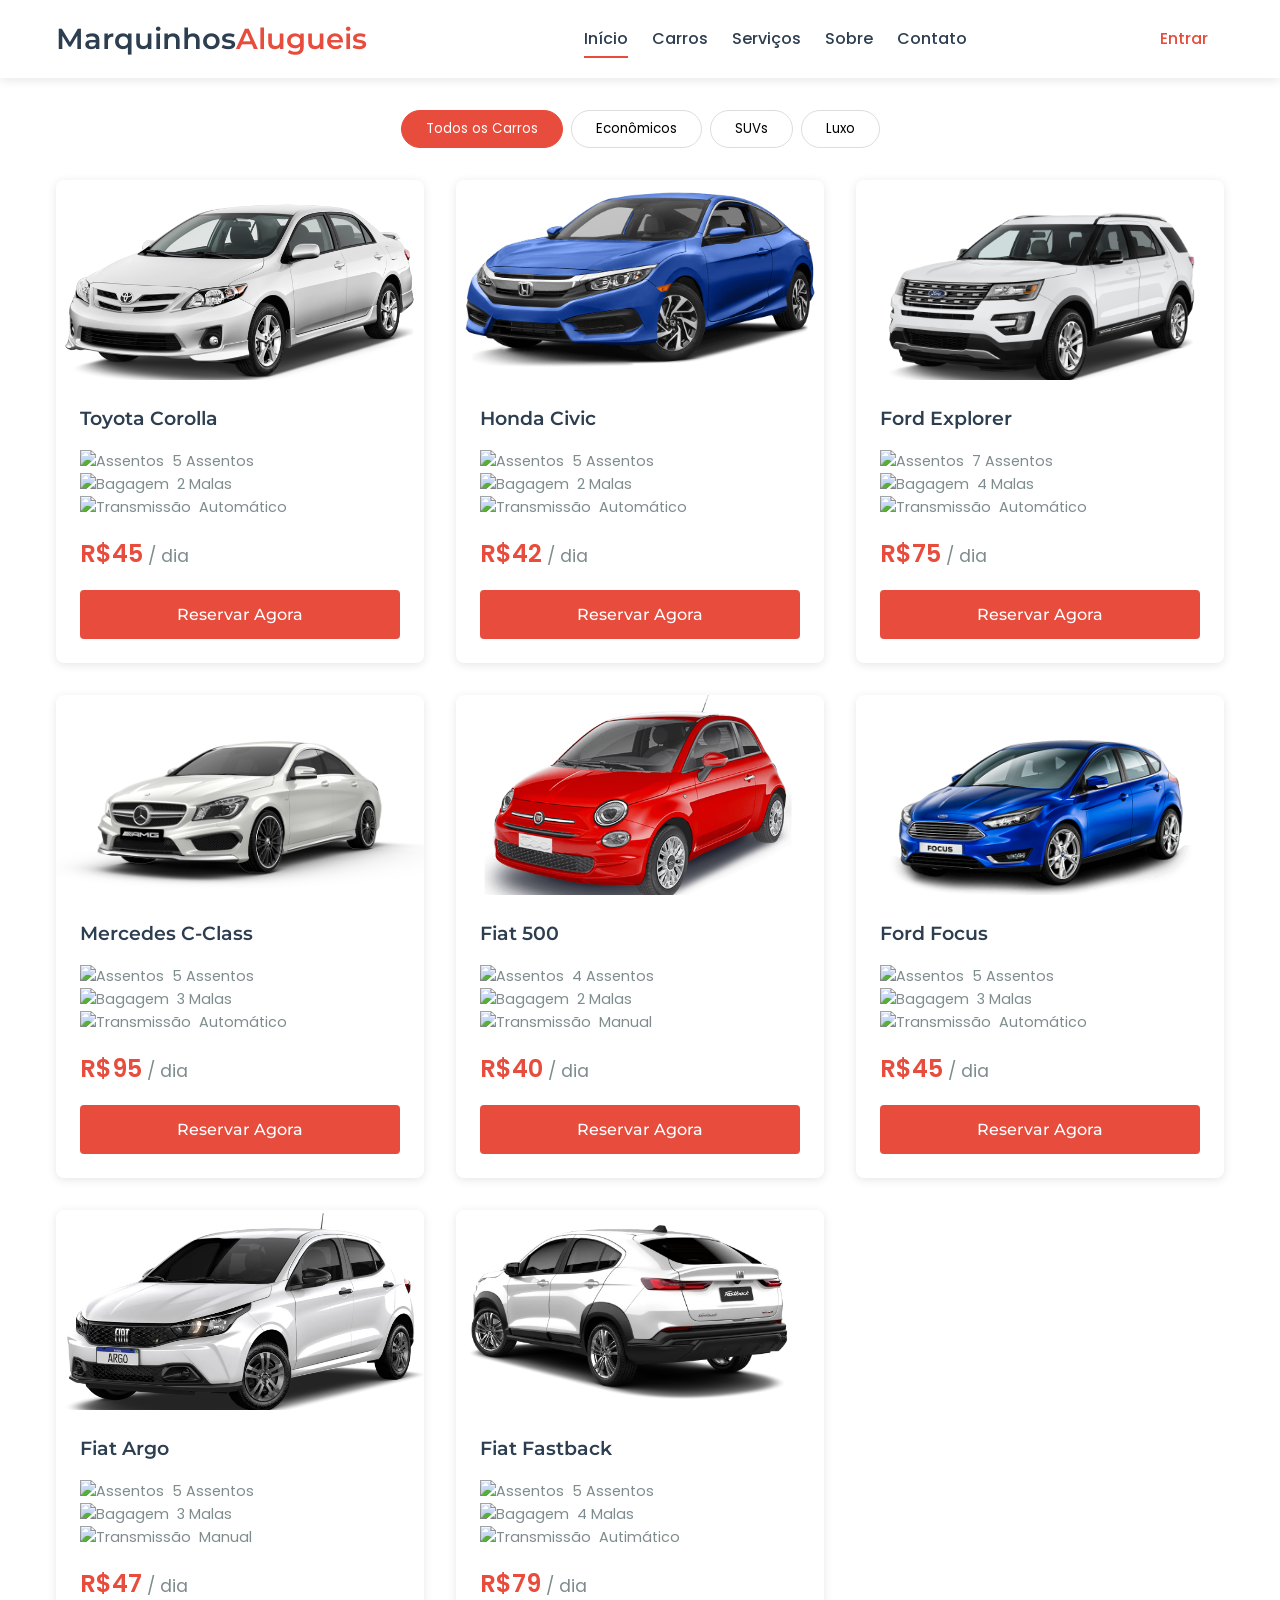
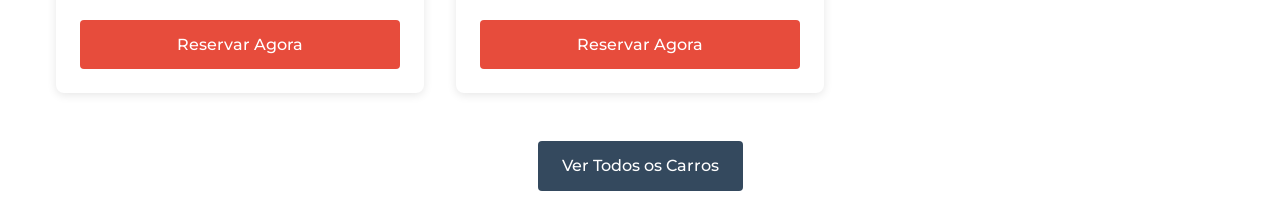
==== carros.html @ 574d443f "corrigidos alguns alts" ====
<!DOCTYPE html>
<html lang="pt-br">
<head>
    <meta charset="UTF-8">
    <meta name="viewport" content="width=device-width, initial-scale=1.0">
    <title>Marquinhos Alugueis - Serviço de Aluguel de Carros</title>
    <link rel="stylesheet" href="css/style.css">
    <link rel="preconnect" href="https://fonts.googleapis.com">
    <link rel="preconnect" href="https://fonts.gstatic.com" crossorigin>
    <link href="https://fonts.googleapis.com/css2?family=Montserrat:wght@400;500;600;700&family=Poppins:wght@300;400;500;600;700&display=swap" rel="stylesheet">
    <link rel="icon" type="image/png" href="img/favicon.png">
    <link rel="stylesheet" href="https://cdnjs.cloudflare.com/ajax/libs/font-awesome/6.7.2/css/all.min.css"><!--Adicionei, para colocar as imagens de redes sociais e email.-->

    <!-- Script que busca o cabeçalho comum para todo o site -->
    <script>
        fetch('header.html')
            .then(res => res.text())
            .then(data => {
                document.getElementById("header-placeholder").innerHTML = data;
                });
    </script>
    <script src="script.js" defer></script>
</head>

<body>
    <div id="header-placeholder"></div>
    
    <!-- TODO: encontrar ícones de "assentos", "bagagem", e "transmissão" para colocar na infor do carro -->
    <section id="todos-carros" class="section-carro">
        <div class="container">
            <div class="filtros-carro">
                <button class="filtro-botao active" data-filter="todos">Todos os Carros</button>
                <button class="filtro-botao" data-filter="economico">Econômicos</button>
                <button class="filtro-botao" data-filter="suv">SUVs</button>
                <button class="filtro-botao" data-filter="Luxo">Luxo</button>
            </div>

            <div class="grid-carro"> <!-- TODO: substituir os placeholders por ícones de assentos, bagagem, e transmissão -->
                <article class="cartao-carro">
                    <div class="imagem-carro">
                        <img src="/img/corolla.png" alt="Toyota Corolla">
                    </div>
                    <div class="detalhes-carro">
                        <h3>Toyota Corolla</h3>
                        <div class="caracteristicas-carro">
                            <span><img src="/placeholder.svg?height=20&width=20" alt="Assentos"> 5 Assentos</span>
                            <span><img src="/placeholder.svg?height=20&width=20" alt="Bagagem"> 2 Malas</span>
                            <span><img src="/placeholder.svg?height=20&width=20" alt="Transmissão"> Automático</span>
                        </div>
                        <div class="preco-carro">
                            <span class="preco">R$45</span> / dia
                        </div>
                        <a href="#reserva" class="botao botao-primario botao-full spoof">Reservar Agora</a>
                    </div>
                </article>
                <article class="cartao-carro">
                    <div class="imagem-carro">
                        <img src="/img/civic.png" alt="Honda Civic">
                    </div>
                    <div class="detalhes-carro">
                        <h3>Honda Civic</h3>
                        <div class="caracteristicas-carro">
                            <span><img src="/placeholder.svg?height=20&width=20" alt="Assentos"> 5 Assentos</span>
                            <span><img src="/placeholder.svg?height=20&width=20" alt="Bagagem"> 2 Malas</span>
                            <span><img src="/placeholder.svg?height=20&width=20" alt="Transmissão"> Automático</span>
                        </div>
                        <div class="preco-carro">
                            <span class="preco">R$42</span> / dia
                        </div>
                        <a href="#reserva" class="botao botao-primario botao-full spoof">Reservar Agora</a>
                    </div>
                </article>
                <article class="cartao-carro">
                    <div class="imagem-carro">
                        <img src="/img/ford.png" alt="Ford Explorer">
                    </div>
                    <div class="detalhes-carro">
                        <h3>Ford Explorer</h3>
                        <div class="caracteristicas-carro">
                            <span><img src="/placeholder.svg?height=20&width=20" alt="Assentos"> 7 Assentos</span>
                            <span><img src="/placeholder.svg?height=20&width=20" alt="Bagagem"> 4 Malas</span>
                            <span><img src="/placeholder.svg?height=20&width=20" alt="Transmissão"> Automático</span>
                        </div>
                        <div class="preco-carro">
                            <span class="preco">R$75</span> / dia
                        </div>
                        <a href="#reserva" class="botao botao-primario botao-full spoof">Reservar Agora</a>
                    </div>
                </article>
                <article class="cartao-carro">
                    <div class="imagem-carro">
                        <img src="/img/mercedes.png" alt="Mercedes C-Class">
                    </div>
                    <div class="detalhes-carro">
                        <h3>Mercedes C-Class</h3>
                        <div class="caracteristicas-carro">
                            <span><img src="/placeholder.svg?height=20&width=20" alt="Assentos"> 5 Assentos</span>
                            <span><img src="/placeholder.svg?height=20&width=20" alt="Bagagem"> 3 Malas</span>
                            <span><img src="/placeholder.svg?height=20&width=20" alt="Transmissão"> Automático</span>
                        </div>
                        <div class="preco-carro">
                            <span class="preco">R$95</span> / dia
                        </div>
                        <a href="#reserva" class="botao botao-primario botao-full spoof">Reservar Agora</a>
                    </div>
                </article>
                <article class="cartao-carro">
                    <div class="imagem-carro">
                        <img src="/img/fiat-500.png" alt="Fiat 500">
                    </div>
                    <div class="detalhes-carro">
                        <h3>Fiat 500</h3>
                        <div class="caracteristicas-carro">
                            <span><img src="/placeholder.svg?height=20&width=20" alt="Assentos"> 4 Assentos</span>
                            <span><img src="/placeholder.svg?height=20&width=20" alt="Bagagem"> 2 Malas</span>
                            <span><img src="/placeholder.svg?height=20&width=20" alt="Transmissão"> Manual</span>
                        </div>
                        <div class="preco-carro">
                            <span class="preco">R$40</span> / dia
                        </div>
                        <a href="#reserva" class="botao botao-primario botao-full spoof">Reservar Agora</a>
                    </div>
                </article>
                <article class="cartao-carro">
                    <div class="imagem-carro">
                        <img src="/img/ford-focus.png" alt="Ford Focus">
                    </div>
                    <div class="detalhes-carro">
                        <h3>Ford Focus</h3>
                        <div class="caracteristicas-carro">
                            <span><img src="/placeholder.svg?height=20&width=20" alt="Assentos"> 5 Assentos</span>
                            <span><img src="/placeholder.svg?height=20&width=20" alt="Bagagem"> 3 Malas</span>
                            <span><img src="/placeholder.svg?height=20&width=20" alt="Transmissão"> Automático</span>
                        </div>
                        <div class="preco-carro">
                            <span class="preco">R$45</span> / dia
                        </div>
                        <a href="#reserva" class="botao botao-primario botao-full spoof">Reservar Agora</a>
                    </div>
                </article>
                <article class="cartao-carro">
                    <div class="imagem-carro">
                        <img src="/img/argo.png" alt="Fiat Argo">
                    </div>
                    <div class="detalhes-carro">
                        <h3>Fiat Argo</h3>
                        <div class="caracteristicas-carro">
                            <span><img src="/placeholder.svg?height=20&width=20" alt="Assentos"> 5 Assentos</span>
                            <span><img src="/placeholder.svg?height=20&width=20" alt="Bagagem"> 3 Malas</span>
                            <span><img src="/placeholder.svg?height=20&width=20" alt="Transmissão"> Manual</span>
                        </div>
                        <div class="preco-carro">
                            <span class="preco">R$47</span> / dia
                        </div>
                        <a href="#reserva" class="botao botao-primario botao-full spoof">Reservar Agora</a>
                    </div>
                </article>
                <article class="cartao-carro">
                    <div class="imagem-carro">
                        <img src="/img/fastback.png" alt="Fiat Fastback">
                    </div>
                    <div class="detalhes-carro">
                        <h3>Fiat Fastback</h3>
                        <div class="caracteristicas-carro">
                            <span><img src="/placeholder.svg?height=20&width=20" alt="Assentos"> 5 Assentos</span>
                            <span><img src="/placeholder.svg?height=20&width=20" alt="Bagagem"> 4 Malas</span>
                            <span><img src="/placeholder.svg?height=20&width=20" alt="Transmissão"> Autimático</span>
                        </div>
                        <div class="preco-carro">
                            <span class="preco">R$79</span> / dia
                        </div>
                        <a href="#reserva" class="botao botao-primario botao-full spoof">Reservar Agora</a>
                    </div>
                </article>
            </div>


            <div class="veja-mais">
                <a href="carros.html" class="botao botao-secundario">Ver Todos os Carros</a>
            </div>
        </div>
    </section>
    <!-- TODO: transferir o conteúdo da página carros para esta página. -->
</body>
---- css/style.css ----
/* Root padrão que aprendemos */
:root {
    --primary-color: #e74c3c;
    --secondary-color: #34495e;
    --accent-color: #f39c12;
    --light-color: #ecf0f1;
    --dark-color: #2c3e50;
    --text-color: #333333;
    --text-light: #7f8c8d;
    --border-color: #ddd;
    --shadow: 0 2px 10px rgba(0, 0, 0, 0.1);
    --transition: all 0.3s ease;
  }
  
  /* Fonte que usei */
  @import url("https://fonts.googleapis.com/css2?family=Montserrat:wght@400;500;600;700&family=Poppins:wght@300;400;500;600;700&display=swap");
  
  /* Só a quebra de padrão básico pra num bugar na hora de ajeitar */
  * {
    margin: 0;
    padding: 0;
    box-sizing: border-box;
  }
  
  body {
    font-family: "Poppins", sans-serif;
    color: var(--text-color);
    line-height: 1.6;
    background-color: #fff;
  }
  
  h1,
  h2,
  h3,
  h4,
  h5,
  h6 {
    font-family: "Montserrat", sans-serif;
    font-weight: 600;
    margin-bottom: 1rem;
    color: var(--dark-color);
  }
  
  p {
    margin-bottom: 1rem;
  }
  
  a {
    text-decoration: none;
    color: var(--primary-color);
    transition: var(--transition);
  }
  
  a:hover {
    color: var(--accent-color);
  }
  
  ul,
  ol {
    list-style: none;
    padding-left: 1rem;
  }
  
  img {
    max-width: 100%;
    height: auto;
  }

  .container {
    justify-content: center;
    width: 100%;
    max-width: 1200px;
    margin: 0 auto;
    padding: 0 1rem;
  }
  
  /* Botões */
  .botao {
    display: inline-block;
    padding: 0.75rem 1.5rem;
    border-radius: 4px;
    font-weight: 500;
    text-align: center;
    cursor: pointer;
    transition: var(--transition);
    border: none;
    font-family: "Montserrat", sans-serif;
  }
  
  .botao-primario {
    background-color: var(--primary-color);
    color: white;
  }
  
  .botao-primario:hover {
    background-color: #c0392b;
    color: white;
  }
  
  .botao-secundario {
    background-color: var(--secondary-color);
    color: white;
  }
  
  .botao-secundario:hover {
    background-color: #2c3e50;
    color: white;
  }
  
  .botao-full {
    width: 100%;
    display: block;
  }
  
  /* Estilos de Seção */
  .section-header {
    text-align: center;
    margin-bottom: 3rem;
  }
  
  .section-header h2 {
    font-size: 2.5rem;
    margin-bottom: 0.5rem;
    position: relative;
    display: inline-block;
  }
  
  .section-header h2::after {
    content: "";
    position: absolute;
    bottom: -10px;
    left: 50%;
    transform: translateX(-50%);
    width: 50px;
    height: 3px;
    background-color: var(--primary-color);
  }
  
  .section-header p {
    color: var(--text-light);
    font-size: 1.1rem;
  }
  
  /* Cabeçalho e Nav */
  .header {
    background-color: white;
    box-shadow: var(--shadow);
    position: sticky;
    top: 0;
    z-index: 1000;
    padding: 1rem 0;
  }
  
  .header .container {
    display: flex;
    justify-content: space-between;
    align-items: center;
  }
  
  .logo h1 {
    font-size: 1.8rem;
    margin-bottom: 0;
  }
  
  .logo span {
    color: var(--primary-color);
  }
  
  .main-nav ul {
    display: flex;
    padding: 0;
  }
  
  .main-nav li {
    margin-left: 1.5rem;
  }
  
  .main-nav a {
    color: var(--dark-color);
    font-weight: 500;
    padding: 0.5rem 0;
    position: relative;
  }
  
  .main-nav a::after {
    content: "";
    position: absolute;
    bottom: 0;
    left: 0;
    width: 0;
    height: 2px;
    background-color: var(--primary-color);
    transition: var(--transition);
  }
  
  .main-nav a:hover::after,
  .main-nav a.active::after {
    width: 100%;
  }
  
  .botao-login {
    margin-right: 1rem;
    font-weight: 500;
  }

  /* Seção Hero */
  .hero-section {
    padding: 4rem 0;
    background-color: var(--light-color);
  }
  
  .hero-section .container {
    max-width: 1200px; 
    margin: 0 auto;
    padding: 0 1rem;
  }

  .hero-conteudo {
    display: flex;
    align-items: center;
    flex-wrap: wrap;
    gap: 2rem; 
  }

  .carrossel {
    flex: 1; 
    min-width: 400px;
  }

  .slider-wrapper {
      position: relative;
      max-width: 60rem;
      margin: 0 auto;
  }

  .slider-carrossel {
      display: flex;
      aspect-ratio: 16 / 9;
      overflow-x: auto;
      scrollbar-width: none;
      scroll-snap-type: x mandatory;
      scroll-behavior: smooth;
      box-shadow: 0 1.5rem 3rem -.75rem rgba(0, 0, 0, .25);
      border-radius: .5rem;
  }

  .slider-carrossel img {
    width: 100%;
      flex: 0 0 100%;
      scroll-snap-align: start;
      object-fit: cover;
  }

  .slider-nav {
      display: flex;
      column-gap: 1rem;
      position: absolute;
      bottom: 1.25rem;
      left: 50%;
      transform: translateX(-50%);
      z-index: 1;
  }

  .slider-nav button {
    width: .8rem; 
    height: .8rem; 
    border-radius: 50%; 
    background-color: var(--secondary-color); 
    opacity: .75;
    transition: background-color ease .25s; 
    border: none; 
    padding: 0; 
    cursor: pointer; 
    font-size: 0; 
}

.slider-nav button:hover,
.slider-nav button.active {
    background-color: var(--accent-color); 
    opacity: 1; 
}

.hero-texto {
  flex: 1; 
  min-width: 50%; 
}
  
  .hero-texto h2 {
    font-size: 2.8rem;
    margin-bottom: 1rem;
    line-height: 1.2;
  }
  
  .hero-texto p {
    font-size: 1.2rem;
    margin-bottom: 2rem;
    color: var(--text-light);
  }
  
  .card-centro-botao {
    display: flex;
    gap: 1rem;
  }
  
  .hero-image {
    flex: 1;
    border-radius: 8px;
    overflow: hidden;
    box-shadow: var(--shadow);
  }
  
  /* Seção de Carros */
  .section-carro {
    padding: 2rem 0;
  }
  
  .filtros-carro {
    display: flex;
    justify-content: center;
    margin-bottom: 2rem;
    flex-wrap: wrap;
    gap: 0.5rem;
  }
  
  .filtro-botao {
    background: none;
    border: 1px solid var(--border-color);
    padding: 0.5rem 1.5rem;
    border-radius: 30px;
    cursor: pointer;
    transition: var(--transition);
    font-family: "Poppins", sans-serif;
  }
  
  .filtro-botao:hover,
  .filtro-botao.active {
    background-color: var(--primary-color);
    color: white;
    border-color: var(--primary-color);
  }
  
  .grid-carro {
    display: grid;
    grid-template-columns: repeat(auto-fill, minmax(280px, 1fr));
    gap: 2rem;
    margin-bottom: 3rem;
  }
  
  .cartao-carro {
    border-radius: 8px;
    overflow: hidden;
    box-shadow: var(--shadow);
    transition: var(--transition);
    background-color: white;
  }
  
  .cartao-carro:hover {
    transform: translateY(-5px);
    box-shadow: 0 10px 20px rgba(0, 0, 0, 0.1);
  }
  
  .imagem-carro {
    height: 200px;
    overflow: hidden;
  }
  
  .detalhes-carro {
    padding: 1.5rem;
  }
  
  .detalhes-carro h3 {
    margin-bottom: 1rem;
  }
  
  .caracteristicas-carro {
    display: flex;
    justify-content: space-between;
    margin-bottom: 1rem;
    flex-wrap: wrap;
  }
  
  .caracteristicas-carro span {
    display: flex;
    align-items: center;
    gap: 0.5rem;
    font-size: 0.9rem;
    color: var(--text-light);
  }
  
  .preco-carro {
    margin-bottom: 1rem;
    font-size: 1.1rem;
    color: var(--text-light);
  }
  
  .preco-carro .preco {
    font-size: 1.5rem;
    font-weight: 600;
    color: var(--primary-color);
  }
  
  .veja-mais {
    text-align: center;
  }
  /* Seção de Comentarios e Sobre */
  .comentarios-section,
  .sobre-section {
    padding: 5rem 0;
  }
  
  .comentarios-grid {
    display: grid;
    grid-template-columns: repeat(auto-fill, minmax(280px, 1fr));
    gap: 2rem;
  }
  
  .comentario-card {
    background-color: white;
    border-radius: 8px;
    box-shadow: var(--shadow);
    padding: 2rem;
    transition: var(--transition);
  }
  
  .comentario-card:hover {
    transform: translateY(-5px);
  }
  
  .comentario-conteudo {
    margin-bottom: 1.5rem;
  }
  
  .comentario-conteudo p {
    font-style: italic;
    position: relative;
    padding: 0 1rem;
  }
  
  .comentario-conteudo p::before,
  .comentario-conteudo p::after {
    content: '"';
    font-size: 1.5rem;
    color: var(--primary-color);
  }
  
  .comentario-autor {
    display: flex;
    align-items: center;
    gap: 1rem;
  }
  
  .autor-img {
    width: 50px;
    height: 50px;
    border-radius: 50%;
    object-fit: cover;
  }
  
  .autor-info h4 {
    margin-bottom: 0.2rem;
    font-size: 1rem;
  }
  
  .autor-info p {
    margin-bottom: 0;
    font-size: 0.9rem;
    color: var(--text-light);
  }




  /*footer inicio*/
footer {
  width: 100%; /*tamanho do footer*/
  color: var(--accent-color); /*Cor dos nomes que estão dentro do footer e que eu não mudei*/
  text-decoration: none; /*tirei underline das imagens de rede-sociais*/
}
/*o footer-conteudo é todo o conteudo que existe dentro do footer*/
  #footer-conteudo{
    background-color: var(--dark-color); /*a cor de fundo do footer*/
    display: grid; /*especifiquei que o display seria grid*/
    grid-template-columns: repeat(4, 1fr); /*aqui definir que o grid teria 4 colunas em 1fr*/
    padding: 3rem 3.5rem; /*usei o paddin para não deixar colados*/

  }

            /*footer-nome inicio*/
/*footer-nome estou modificando o sobre,link, inscrição*/

.footer-nome{
  color: var(--accent-color); /*cor do h3*/
  font-weight: 500;/*para deixar o negrito mais forte*/
  padding: 0.5rem 0; /* espaçamento entre o h3 e a barrinha de baixo*/
  position: relative; /*especifiquei que a posição seria relative*/
  display: inline-block;/*usei o display inline-block para deixar especificar que seria só até onde o nome do texto vai e não no final da div*/
}
/*usei um after para fazer a barrinha de carregamento em baixo*/
.footer-nome::after{
    content: "";
    position: absolute;
    bottom: 0;
    left: 0;
    width: 0%;
    height: 3px;
    background-color: var(--primary-color);
    transition: var(--transition);
}
.footer-nome:hover::after {
  width: 100%;
  transition: 0.5s ease;
}
            /*footer-nome fim*/

            /*social media inicio*/
  #rede-social{
    display: flex;
    justify-content: center;
    align-items: center;
    gap: 2rem;
    margin: 0;
    height: 50px;
    background: var(--dark-color)
  }

  #rede-social .footer-link{
    height: 2.5rem;
    width: 2.5rem;
    color: var(--secondary-color);
    border-radius: 50%;
    display: flex;
    justify-content: center;
    align-items: center;

    transition: 1s ease;
    
  }
  #rede-social .footer-link i {
    font-size: 1.25rem;
  }
  #rede-social .footer-link:hover{
    opacity: 70%;
  }
  #insta{
    background: linear-gradient(#7f37c9, #ff2992, #ff9807)
  }

  #whatsapp{
    background-color: green;
  }

  #Facebook {
    background-color: rgba(47, 80, 188, 0.893);
  }
  /*fim do social media*/
/*lista inicio*/
.footer-lista{
  display: flex;
  flex-direction: column;
  gap: 0.75rem;
  list-style: none;
}
.footer-lista .footer-link{
  color: #ad2212;
  transition: all 0.4s;
}
.footer-lista .footer-link:hover{
  color: #7f37c9;
}
/*lista fim*/

/*formulario*/
#footer-subscribe{
  display: flex;
  flex-direction: column;
  gap: 1.5rem;
}

#footer-subscribe p{
  color: var(--primary-color);
}

#input-group{
  display: flex;
  align-items: center;
  background-color: var(--text-light);
  border-radius: 4px;
}

#input-group input { 
  all: unset; /*tirar a formatação que vem*/
  padding: 0.75rem;
  width: 100%;
  border-radius: 5%;
  background-color: #2533424d;;
}
/*botao do formulario*/
#input-group button{
  background-color: var(--secondary-color);
  height: 100%;
  border: none;
  color: var(--primary-color);
  padding: 0px 1.25rem;
  font-size: 1.125rem;
  border-radius: 0px 4px 4px 0px;
  cursor:  pointer;
  transition: all 0.4s;
}

#input-group button:hover{
  opacity: 0.8;
}

/*nome de copyright*/
#footer-copyright{
  display: flex;
  justify-content: center;
  align-items: center;
  background: linear-gradient(#34495e, #2c3e50, #333333) ;
  font-size: 0.9rem;
  padding: 1.5rem;
  font-weight: 100;
}

#footer-copyright h5{
  color: #ff9807; 
}

/* Tag que preenche os links vazios e os direcionam a Luganenhum */
.spoof,
footer-link spoof,
botao botao-primario botao-full spoof {
  transition: background-color .2s ease;
}

.spoof:active {
  text-decoration: none;
  color: transparent;
  background-image: url(../img/spoof.png);
  background-size: 100% 100%;
  background-repeat: no-repeat;
  background-position: center;

}

/*tamanho das telas*/
@media screen and (max-width: 768px) {
  #footer-conteudo{
    grid-template-columns: repeat(2, 1fr);
    gap: 2rem;
  }
}

@media screen and (max-width: 426px) {
  #footer-conteudo{
    grid-template-columns: repeat(1, 1fr);
    padding: 3rem 2rem;
  }
}

.contato-section .container {
  display: flex;
  height: 100px;
  justify-items: center;
}

.caixa-contato {
  display: flex;
  width: 60%;
  min-width: 400px;
}

.caixa-contato textarea {
  font-size: 12pt;
  color: white;
  resize: none;
  padding: 6px;
  vertical-align: top;
  width: 100%;
  background-color: #7f8c8d;
}

.caixa-contato textarea:focus {
  outline-color: var(--primary-color);
}

.caixa-contato button {
  border-radius: 0 10px 10px 0;
  width: 80px;
  border: none;
  background-color: var(--primary-color);
  transition: all .2s ease;
}

.caixa-contato button:hover {
  filter: brightness(90%);
}

.caixa-contato button img {
  width: 40%;
}
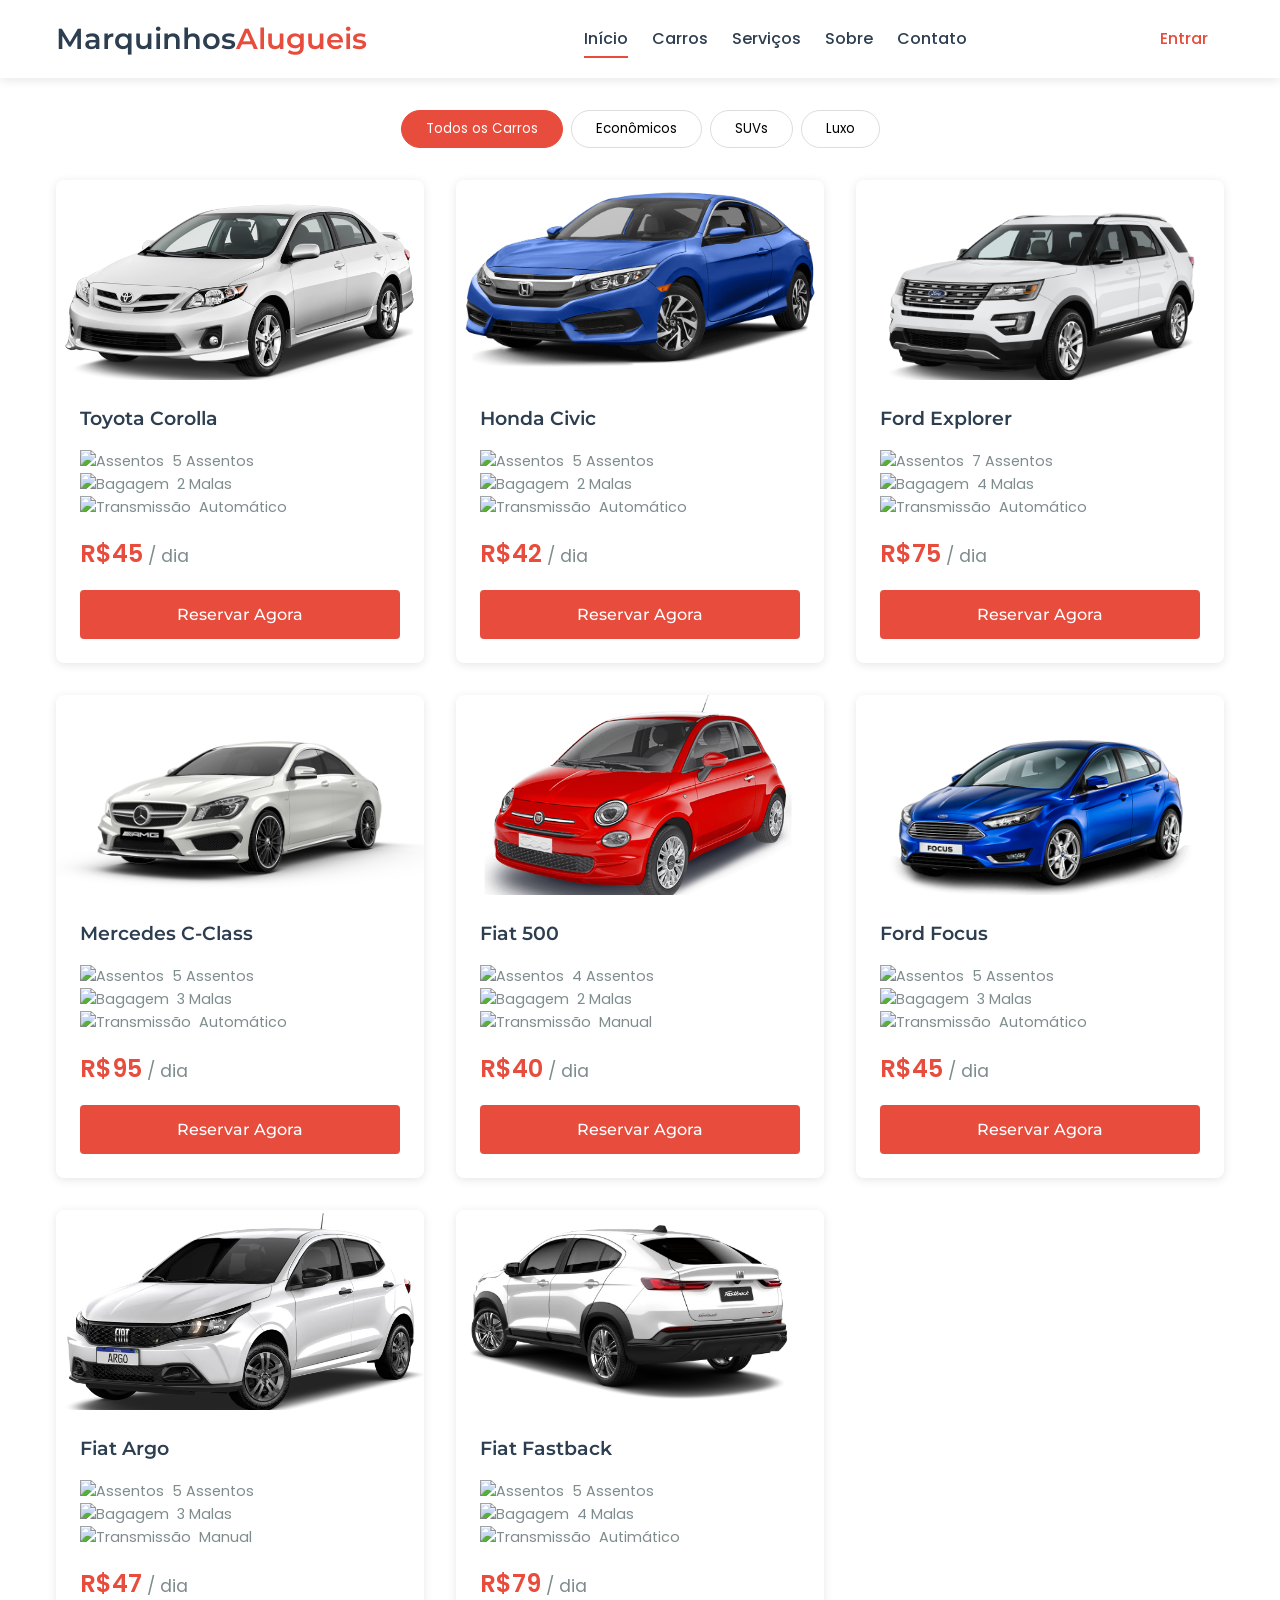
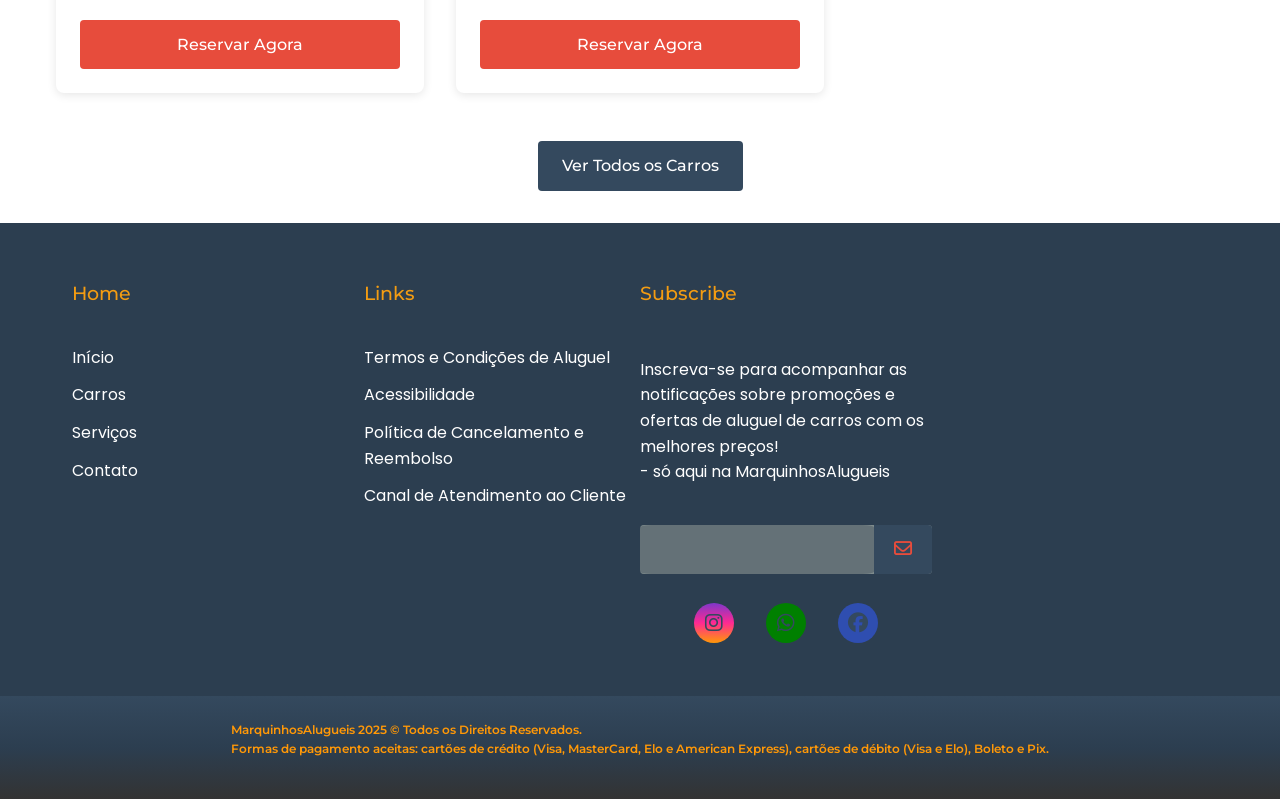
==== commit 9effee24: "adicionado o rodapé em todas as páginas" ====
--- a/carros.html
+++ b/carros.html
@@ -10,15 +10,6 @@
     <link href="https://fonts.googleapis.com/css2?family=Montserrat:wght@400;500;600;700&family=Poppins:wght@300;400;500;600;700&display=swap" rel="stylesheet">
     <link rel="icon" type="image/png" href="img/favicon.png">
     <link rel="stylesheet" href="https://cdnjs.cloudflare.com/ajax/libs/font-awesome/6.7.2/css/all.min.css"><!--Adicionei, para colocar as imagens de redes sociais e email.-->
-
-    <!-- Script que busca o cabeçalho comum para todo o site -->
-    <script>
-        fetch('header.html')
-            .then(res => res.text())
-            .then(data => {
-                document.getElementById("header-placeholder").innerHTML = data;
-                });
-    </script>
     <script src="script.js" defer></script>
 </head>
 
@@ -180,5 +171,7 @@
             </div>
         </div>
     </section>
-    <!-- TODO: transferir o conteúdo da página carros para esta página. -->
+
+    <!-- Rodapé da página contido no arquivo 'footer.html' -->
+    <div id="footer-placeholder"></div>
 </body>
--- a/css/style.css
+++ b/css/style.css
@@ -561,7 +561,7 @@
   list-style: none;
 }
 .footer-lista .footer-link{
-  color: #ad2212;
+  color: #ffffff;
   transition: all 0.4s;
 }
 .footer-lista .footer-link:hover{
@@ -577,7 +577,7 @@
 }
 
 #footer-subscribe p{
-  color: var(--primary-color);
+  color: white;
 }
 
 #input-group{
@@ -658,6 +658,10 @@
   }
 }
 
+.contato-section {
+  margin-bottom: 40px;
+}
+
 .contato-section .container {
   display: flex;
   height: 100px;
@@ -672,16 +676,17 @@
 
 .caixa-contato textarea {
   font-size: 12pt;
-  color: white;
+  color: var(--dark-color);
   resize: none;
   padding: 6px;
   vertical-align: top;
   width: 100%;
-  background-color: #7f8c8d;
+  background-color: var(--light-color);
 }
 
 .caixa-contato textarea:focus {
   outline-color: var(--primary-color);
+  border: none;
 }
 
 .caixa-contato button {
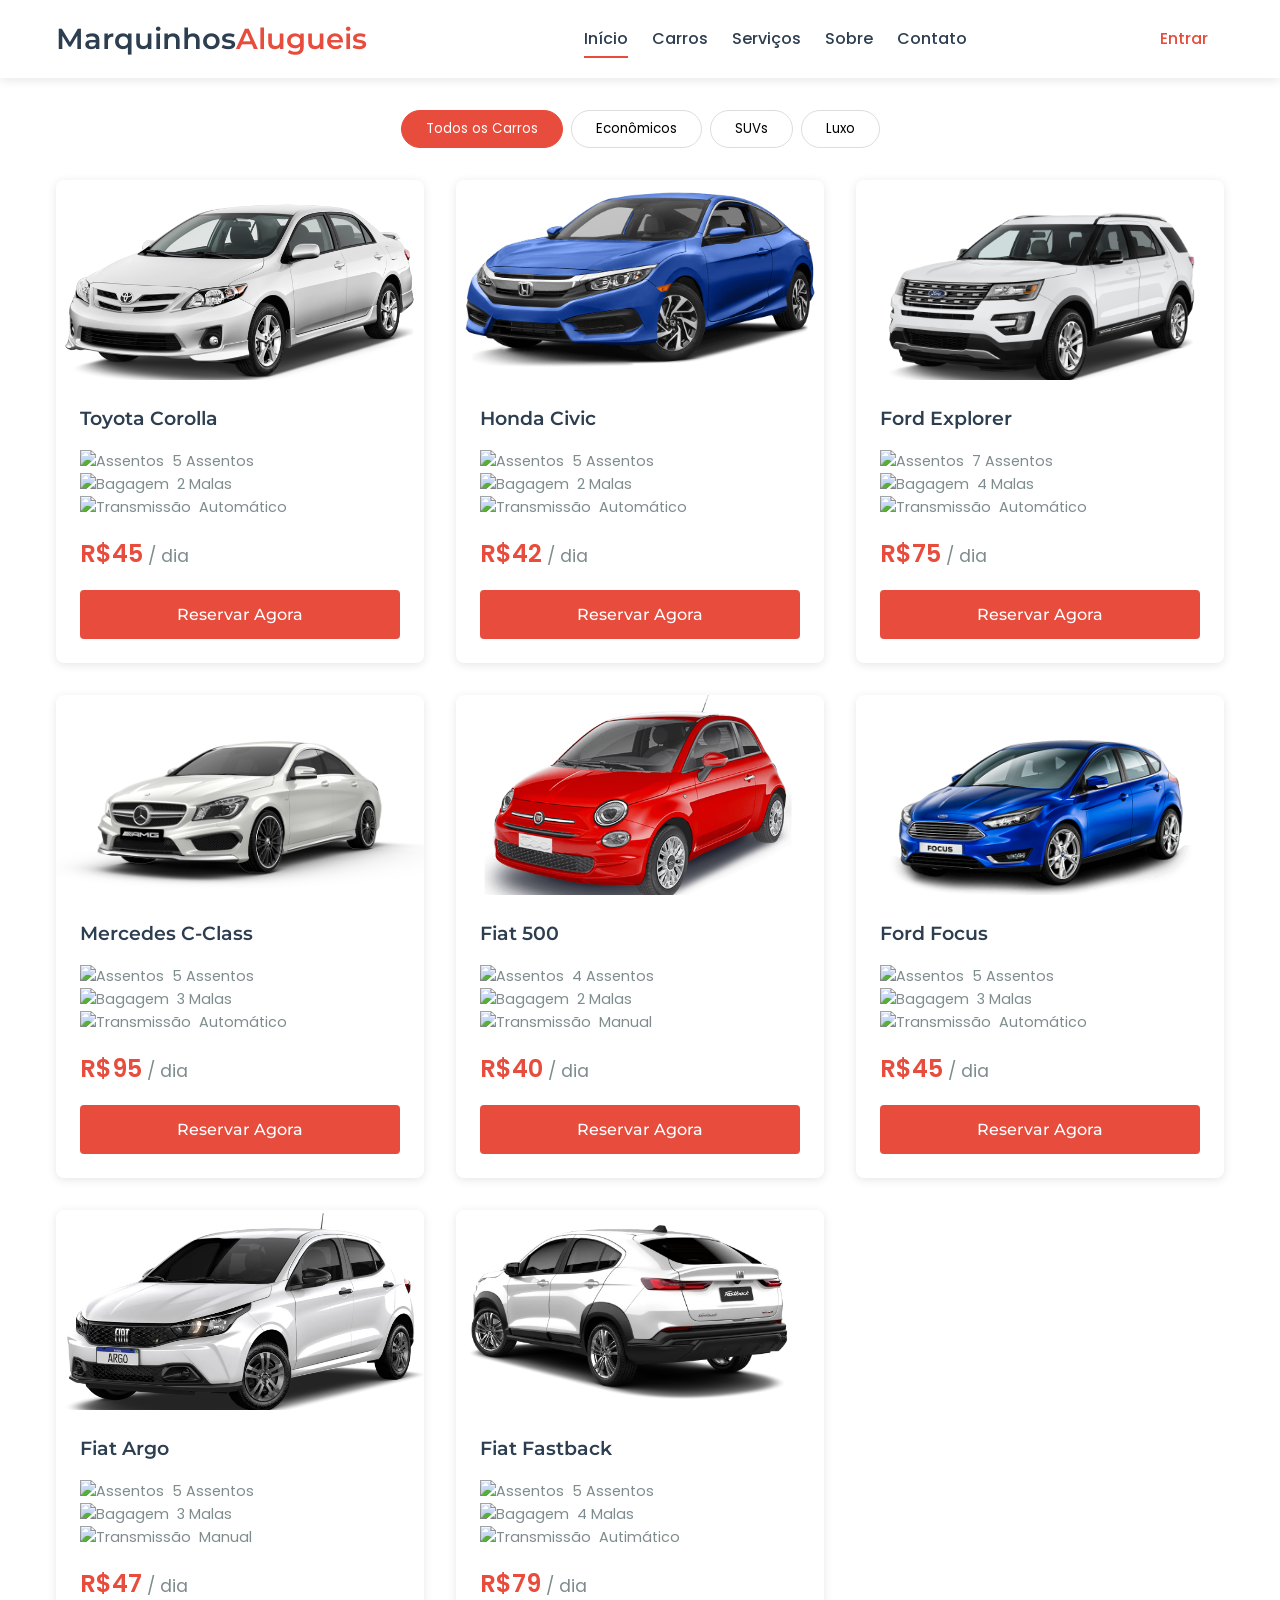
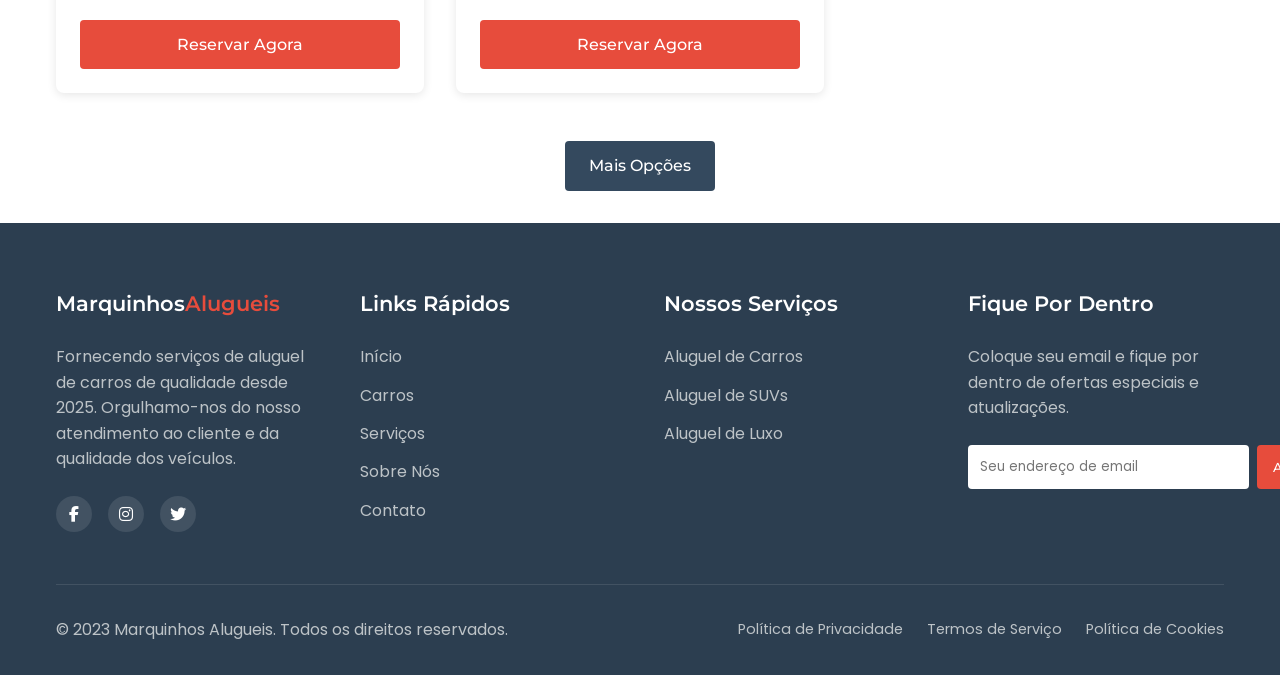
==== commit c2ba54d9: "algumas pequenas correções" ====
--- a/carros.html
+++ b/carros.html
@@ -16,7 +16,6 @@
 <body>
     <div id="header-placeholder"></div>
     
-    <!-- TODO: encontrar ícones de "assentos", "bagagem", e "transmissão" para colocar na infor do carro -->
     <section id="todos-carros" class="section-carro">
         <div class="container">
             <div class="filtros-carro">
@@ -165,9 +164,8 @@
                 </article>
             </div>
 
-
             <div class="veja-mais">
-                <a href="carros.html" class="botao botao-secundario">Ver Todos os Carros</a>
+                <a href="#spoof" class="botao botao-secundario spoof">Mais Opções</a>
             </div>
         </div>
     </section>
--- a/css/style.css
+++ b/css/style.css
@@ -128,7 +128,7 @@
   .section-header h2::after {
     content: "";
     position: absolute;
-    bottom: -10px;
+    bottom: 0px;
     left: 50%;
     transform: translateX(-50%);
     width: 50px;
@@ -470,166 +470,130 @@
 
 
 
-  /*footer inicio*/
-footer {
-  width: 100%; /*tamanho do footer*/
-  color: var(--accent-color); /*Cor dos nomes que estão dentro do footer e que eu não mudei*/
-  text-decoration: none; /*tirei underline das imagens de rede-sociais*/
-}
-/*o footer-conteudo é todo o conteudo que existe dentro do footer*/
-  #footer-conteudo{
-    background-color: var(--dark-color); /*a cor de fundo do footer*/
-    display: grid; /*especifiquei que o display seria grid*/
-    grid-template-columns: repeat(4, 1fr); /*aqui definir que o grid teria 4 colunas em 1fr*/
-    padding: 3rem 3.5rem; /*usei o paddin para não deixar colados*/
-
-  }
-
-            /*footer-nome inicio*/
-/*footer-nome estou modificando o sobre,link, inscrição*/
-
-.footer-nome{
-  color: var(--accent-color); /*cor do h3*/
-  font-weight: 500;/*para deixar o negrito mais forte*/
-  padding: 0.5rem 0; /* espaçamento entre o h3 e a barrinha de baixo*/
-  position: relative; /*especifiquei que a posição seria relative*/
-  display: inline-block;/*usei o display inline-block para deixar especificar que seria só até onde o nome do texto vai e não no final da div*/
-}
-/*usei um after para fazer a barrinha de carregamento em baixo*/
-.footer-nome::after{
-    content: "";
-    position: absolute;
-    bottom: 0;
-    left: 0;
-    width: 0%;
-    height: 3px;
-    background-color: var(--primary-color);
-    transition: var(--transition);
-}
-.footer-nome:hover::after {
-  width: 100%;
-  transition: 0.5s ease;
-}
-            /*footer-nome fim*/
-
-            /*social media inicio*/
-  #rede-social{
-    display: flex;
-    justify-content: center;
-    align-items: center;
-    gap: 2rem;
-    margin: 0;
-    height: 50px;
-    background: var(--dark-color)
-  }
-
-  #rede-social .footer-link{
-    height: 2.5rem;
-    width: 2.5rem;
-    color: var(--secondary-color);
-    border-radius: 50%;
-    display: flex;
-    justify-content: center;
-    align-items: center;
-
-    transition: 1s ease;
-    
-  }
-  #rede-social .footer-link i {
-    font-size: 1.25rem;
-  }
-  #rede-social .footer-link:hover{
-    opacity: 70%;
-  }
-  #insta{
-    background: linear-gradient(#7f37c9, #ff2992, #ff9807)
-  }
-
-  #whatsapp{
-    background-color: green;
-  }
-
-  #Facebook {
-    background-color: rgba(47, 80, 188, 0.893);
-  }
-  /*fim do social media*/
-/*lista inicio*/
-.footer-lista{
+/* Footer */
+.footer {
+  background-color: var(--dark-color);
+  color: white;
+  padding: 4rem 0 2rem;
+}
+
+.footer-grid {
+  display: grid;
+  grid-template-columns: repeat(auto-fit, minmax(200px, 1fr));
+  gap: 3rem;
+  margin-bottom: 3rem;
+}
+
+.footer h3 {
+  color: white;
+  margin-bottom: 1.5rem;
+  font-size: 1.3rem;
+}
+
+.footer-about p {
+  color: #bdc3c7;
+  margin-bottom: 1.5rem;
+}
+
+.footer-about span {
+  color: var(--primary-color);
+}
+
+.footer-social {
   display: flex;
-  flex-direction: column;
-  gap: 0.75rem;
-  list-style: none;
-}
-.footer-lista .footer-link{
-  color: #ffffff;
-  transition: all 0.4s;
-}
-.footer-lista .footer-link:hover{
-  color: #7f37c9;
-}
-/*lista fim*/
-
-/*formulario*/
-#footer-subscribe{
-  display: flex;
-  flex-direction: column;
-  gap: 1.5rem;
-}
-
-#footer-subscribe p{
-  color: white;
-}
-
-#input-group{
+  gap: 1rem;
+}
+
+.footer-social a {
   display: flex;
   align-items: center;
-  background-color: var(--text-light);
+  justify-content: center;
+  width: 36px;
+  height: 36px;
+  border-radius: 50%;
+  background-color: rgba(255, 255, 255, 0.1);
+  transition: var(--transition);
+  color: white; 
+  font-size: 1rem; 
+}
+
+.footer-social a:hover {
+  background-color: var(--primary-color);
+  color: white;
+}
+
+.footer-links ul {
+  padding: 0;
+}
+
+.footer-links li {
+  margin-bottom: 0.8rem;
+}
+
+.footer-links a {
+  color: #bdc3c7;
+  transition: var(--transition);
+}
+
+.footer-links a:hover {
+  color: var(--primary-color);
+  padding-left: 5px;
+}
+
+.footer-newsletter p {
+  color: #bdc3c7;
+  margin-bottom: 1.5rem;
+}
+
+.newsletter-form {
+  display: flex;
+  gap: 0.5rem;
+}
+
+.newsletter-form input {
+  flex: 1;
+  padding: 0.75rem;
+  border: none;
   border-radius: 4px;
-}
-
-#input-group input { 
-  all: unset; /*tirar a formatação que vem*/
-  padding: 0.75rem;
-  width: 100%;
-  border-radius: 5%;
-  background-color: #2533424d;;
-}
-/*botao do formulario*/
-#input-group button{
-  background-color: var(--secondary-color);
-  height: 100%;
-  border: none;
+  font-family: "Poppins", sans-serif;
+}
+
+.newsletter-form button {
+  padding: 0.75rem 1rem;
+}
+
+.footer-bottom {
+  border-top: 1px solid rgba(255, 255, 255, 0.1);
+  padding-top: 2rem;
+  display: flex;
+  justify-content: space-between;
+  align-items: center;
+  flex-wrap: wrap;
+  gap: 1rem;
+}
+
+.footer-bottom p {
+  margin-bottom: 0;
+  color: #bdc3c7;
+}
+
+.footer-bottom-links {
+  display: flex;
+  gap: 1.5rem;
+}
+
+.footer-bottom-links a {
+  color: #bdc3c7;
+  font-size: 0.9rem;
+}
+
+.footer-bottom-links a:hover {
   color: var(--primary-color);
-  padding: 0px 1.25rem;
-  font-size: 1.125rem;
-  border-radius: 0px 4px 4px 0px;
-  cursor:  pointer;
-  transition: all 0.4s;
-}
-
-#input-group button:hover{
-  opacity: 0.8;
-}
-
-/*nome de copyright*/
-#footer-copyright{
-  display: flex;
-  justify-content: center;
-  align-items: center;
-  background: linear-gradient(#34495e, #2c3e50, #333333) ;
-  font-size: 0.9rem;
-  padding: 1.5rem;
-  font-weight: 100;
-}
-
-#footer-copyright h5{
-  color: #ff9807; 
-}
+}
+
 
 /* Tag que preenche os links vazios e os direcionam a Luganenhum */
-.spoof,
-footer-link spoof,
-botao botao-primario botao-full spoof {
+.spoof {
   transition: background-color .2s ease;
 }
 
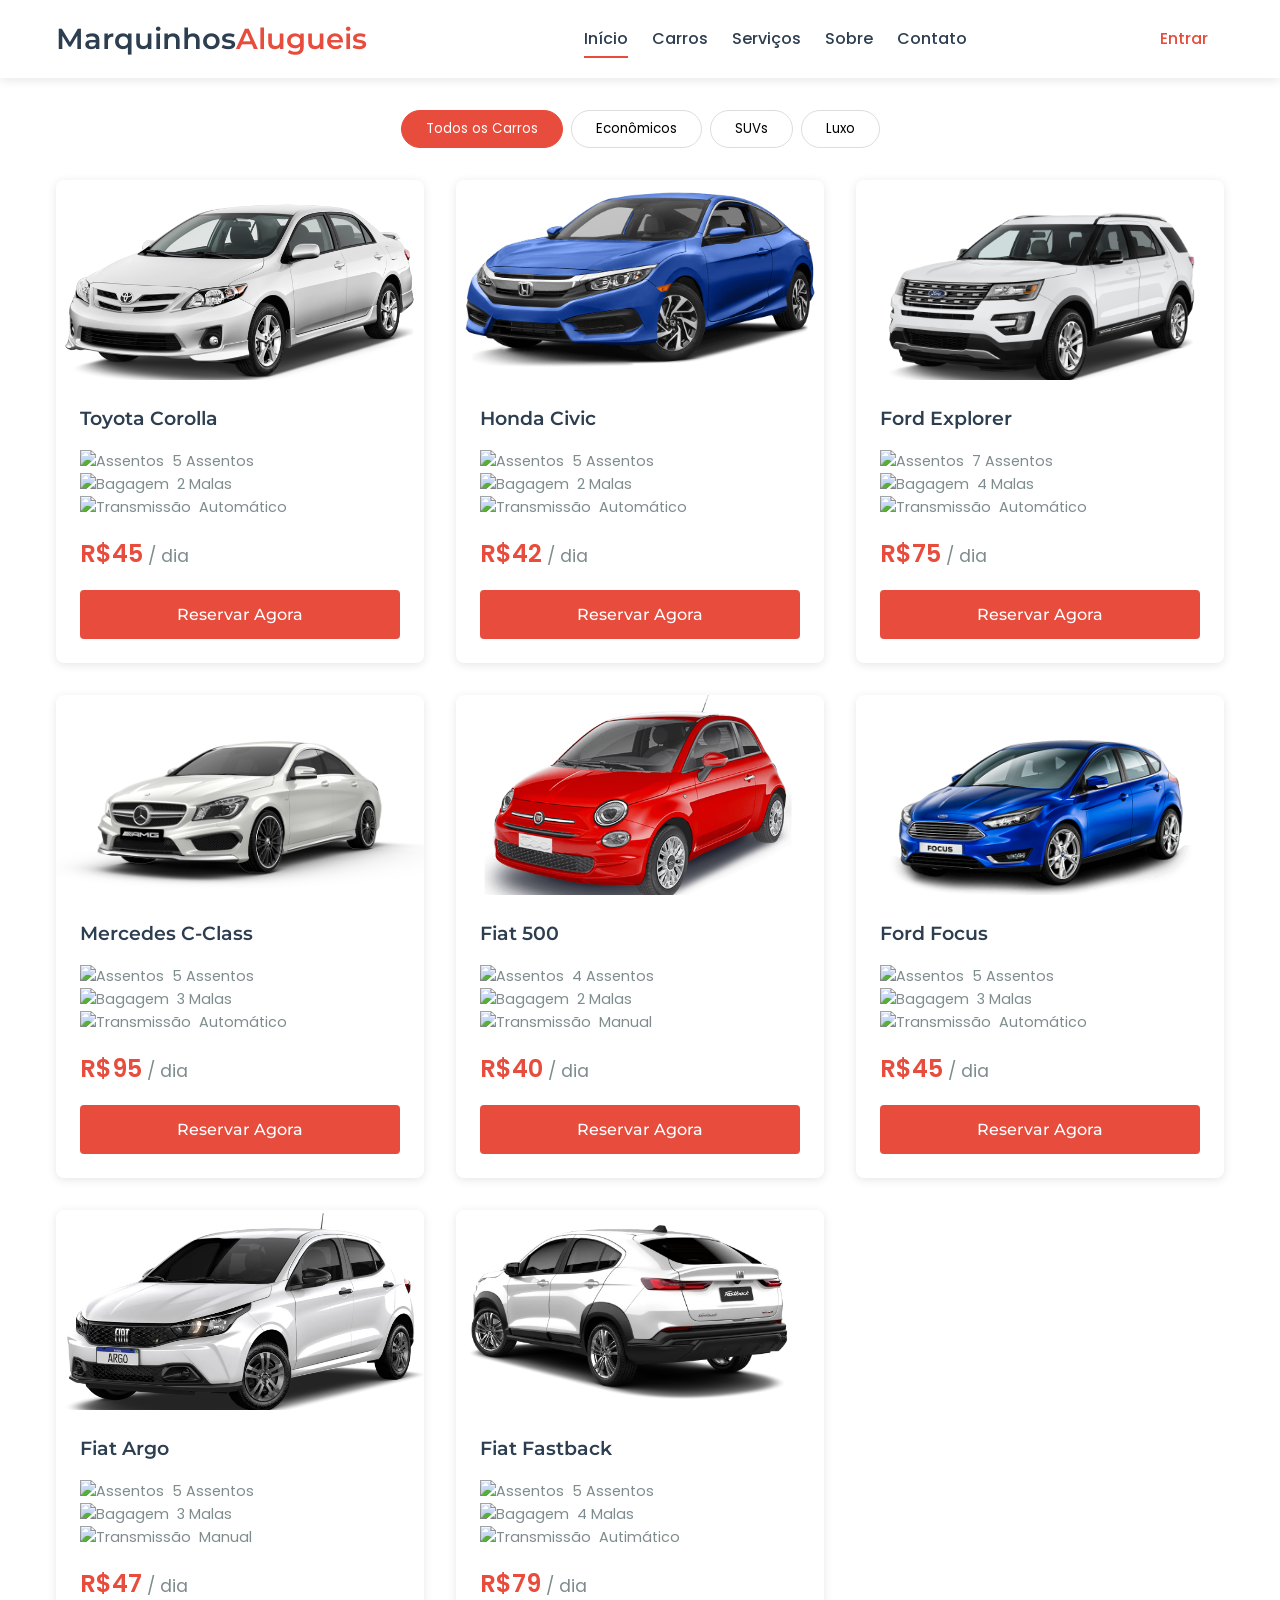
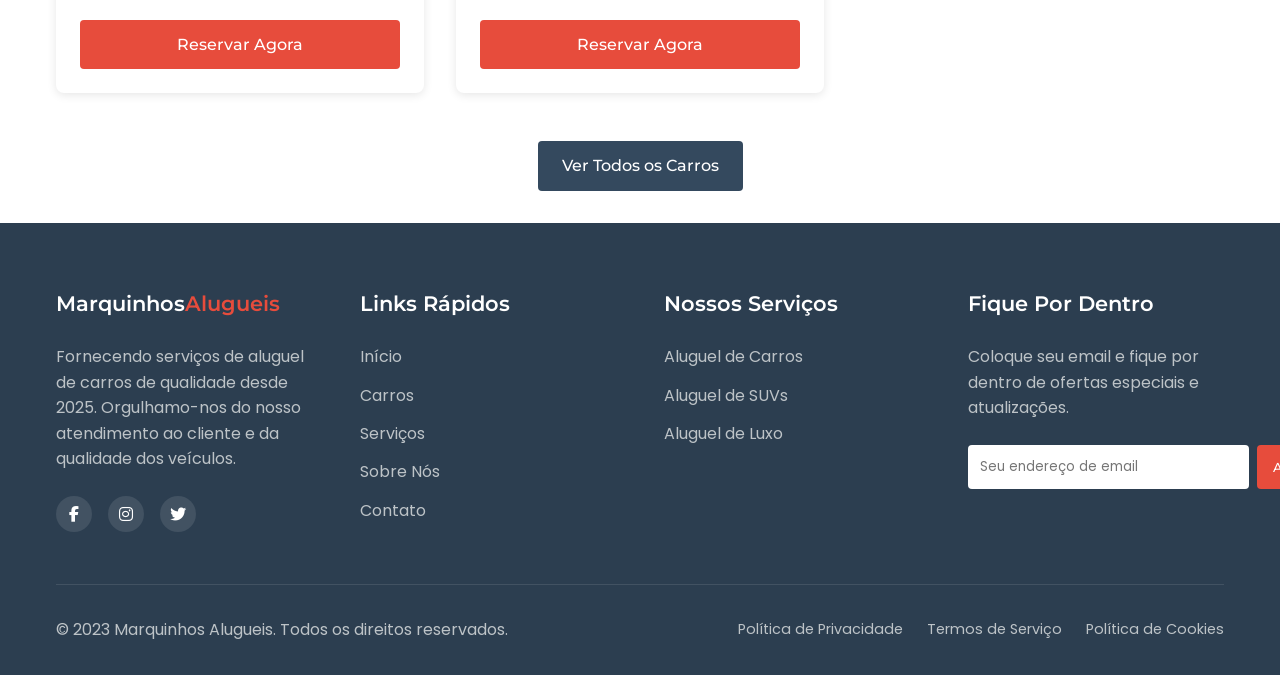
==== commit ac4092ae: "icones sendo colocado" ====
--- a/carros.html
+++ b/carros.html
@@ -16,6 +16,7 @@
 <body>
     <div id="header-placeholder"></div>
     
+    <!-- TODO: encontrar ícones de "assentos", "bagagem", e "transmissão" para colocar na infor do carro -->
     <section id="todos-carros" class="section-carro">
         <div class="container">
             <div class="filtros-carro">
@@ -164,8 +165,9 @@
                 </article>
             </div>
 
+
             <div class="veja-mais">
-                <a href="#spoof" class="botao botao-secundario spoof">Mais Opções</a>
+                <a href="carros.html" class="botao botao-secundario">Ver Todos os Carros</a>
             </div>
         </div>
     </section>
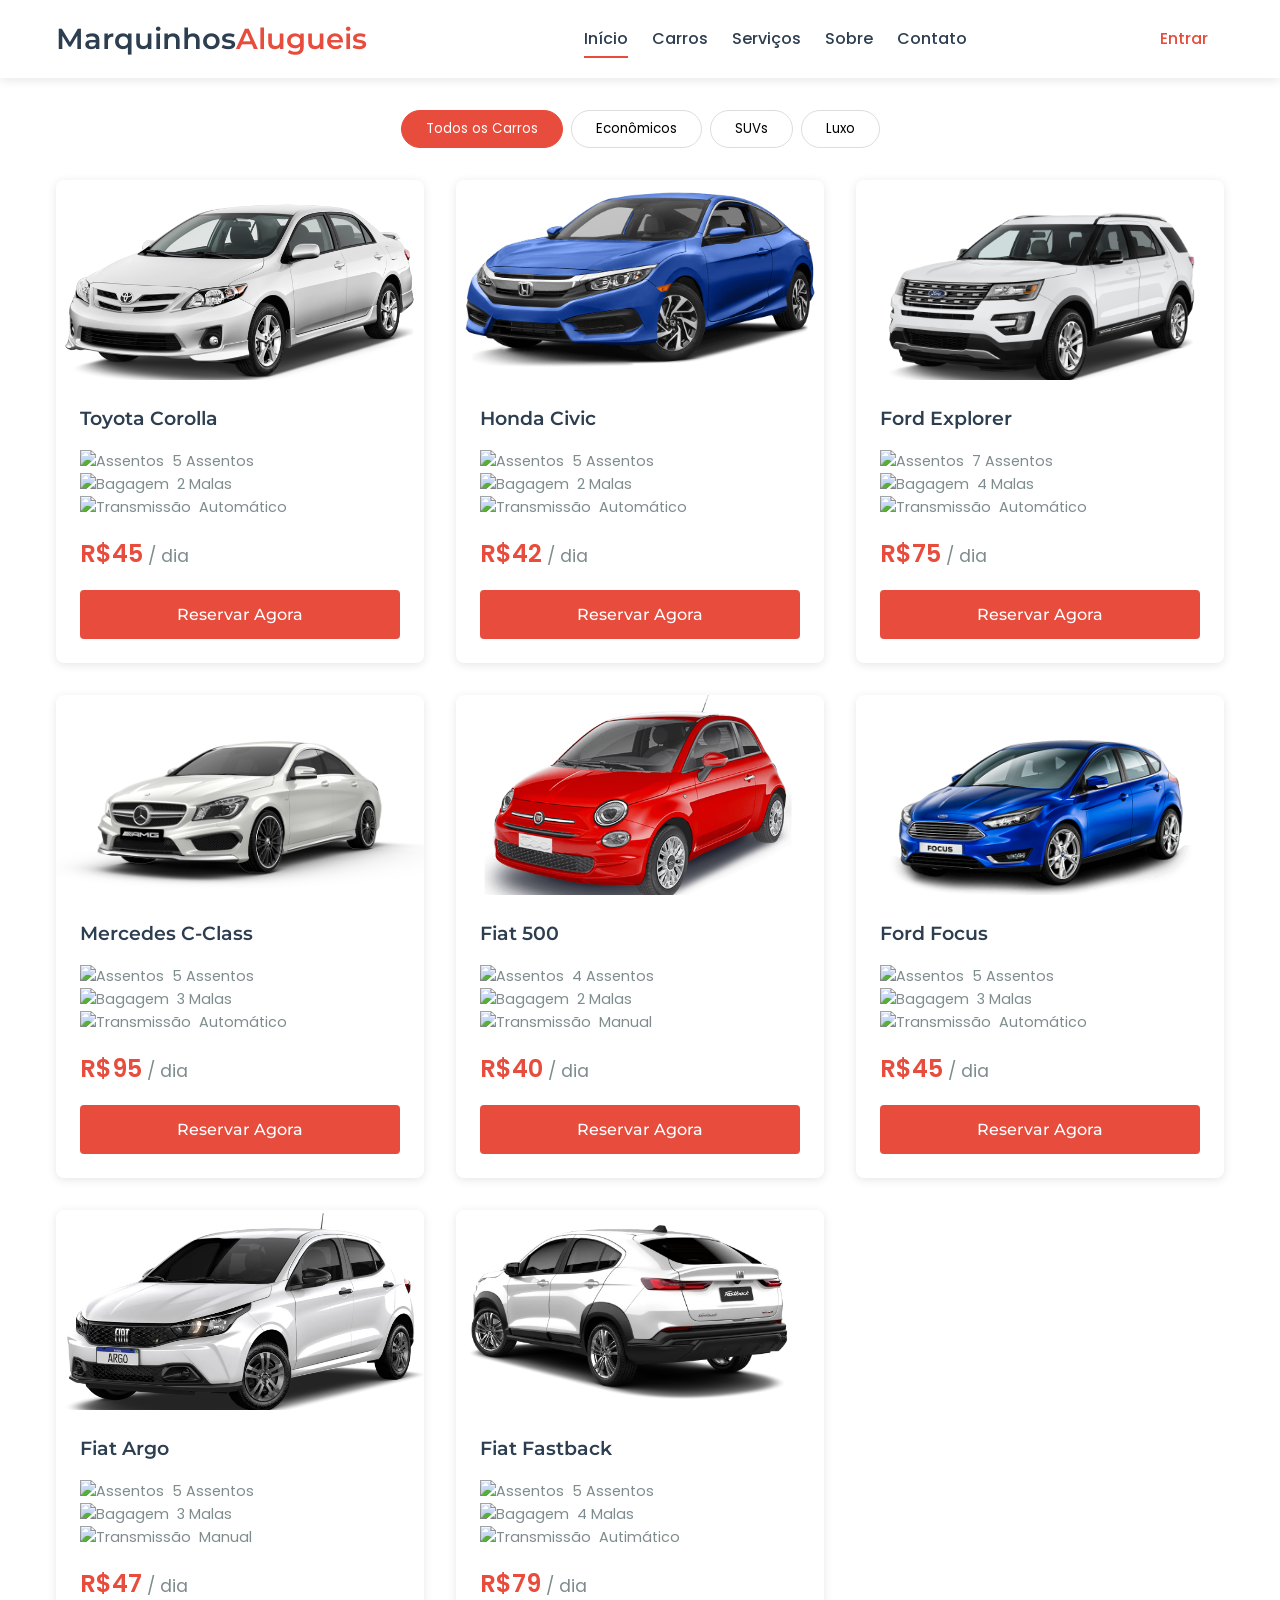
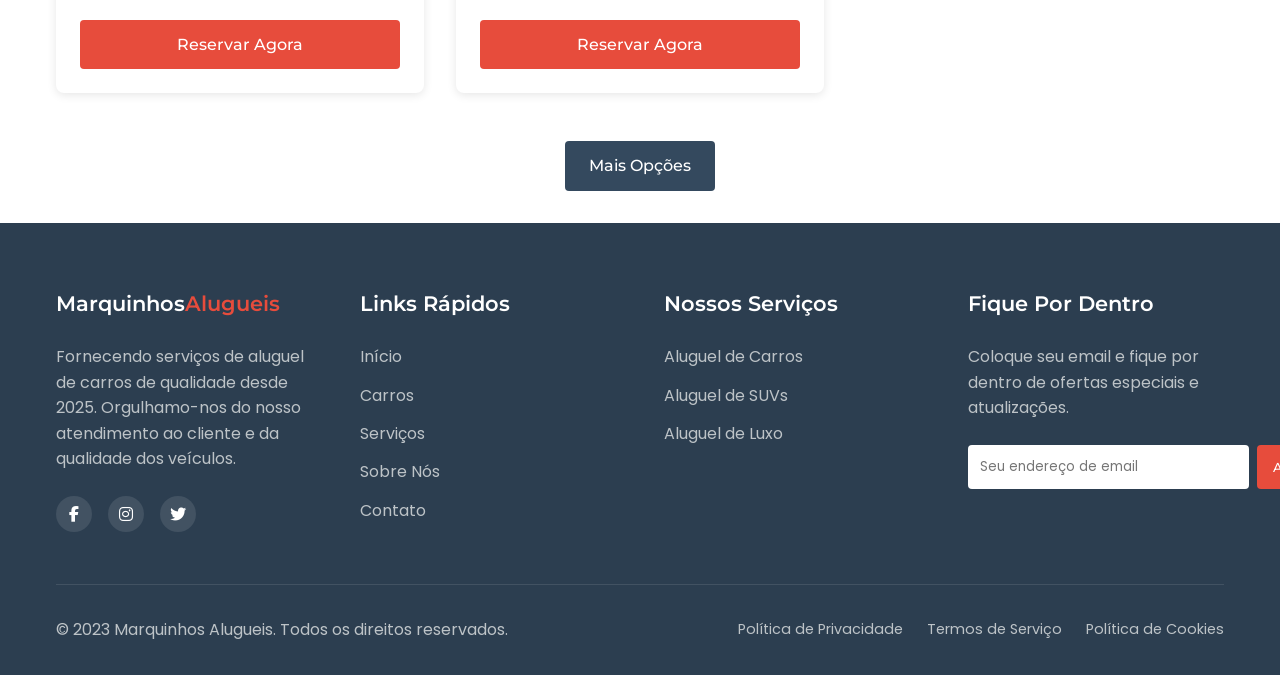
==== commit 5e72ba48: "Merge branch 'main' of https://github.com/Lotaplota/projeto-front-end" ====
--- a/carros.html
+++ b/carros.html
@@ -16,7 +16,6 @@
 <body>
     <div id="header-placeholder"></div>
     
-    <!-- TODO: encontrar ícones de "assentos", "bagagem", e "transmissão" para colocar na infor do carro -->
     <section id="todos-carros" class="section-carro">
         <div class="container">
             <div class="filtros-carro">
@@ -165,9 +164,8 @@
                 </article>
             </div>
 
-
             <div class="veja-mais">
-                <a href="carros.html" class="botao botao-secundario">Ver Todos os Carros</a>
+                <a href="#spoof" class="botao botao-secundario spoof">Mais Opções</a>
             </div>
         </div>
     </section>
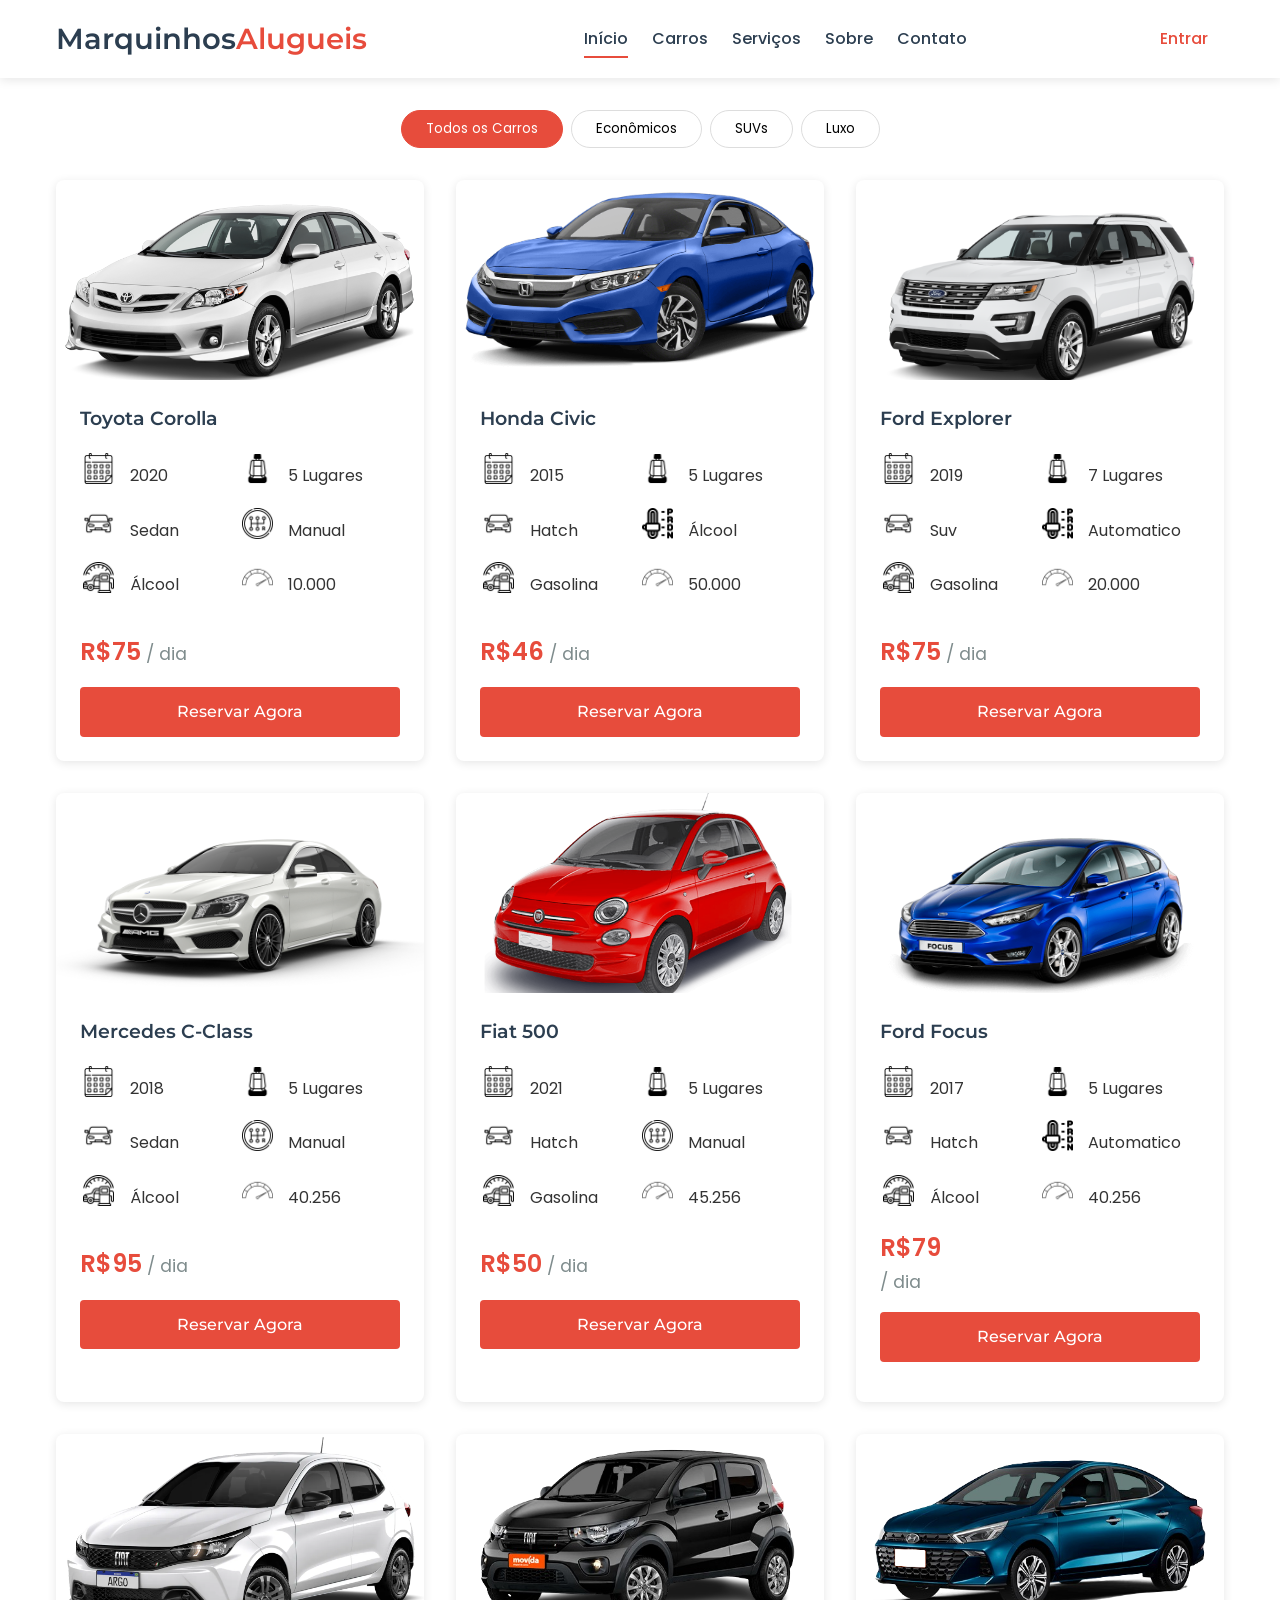
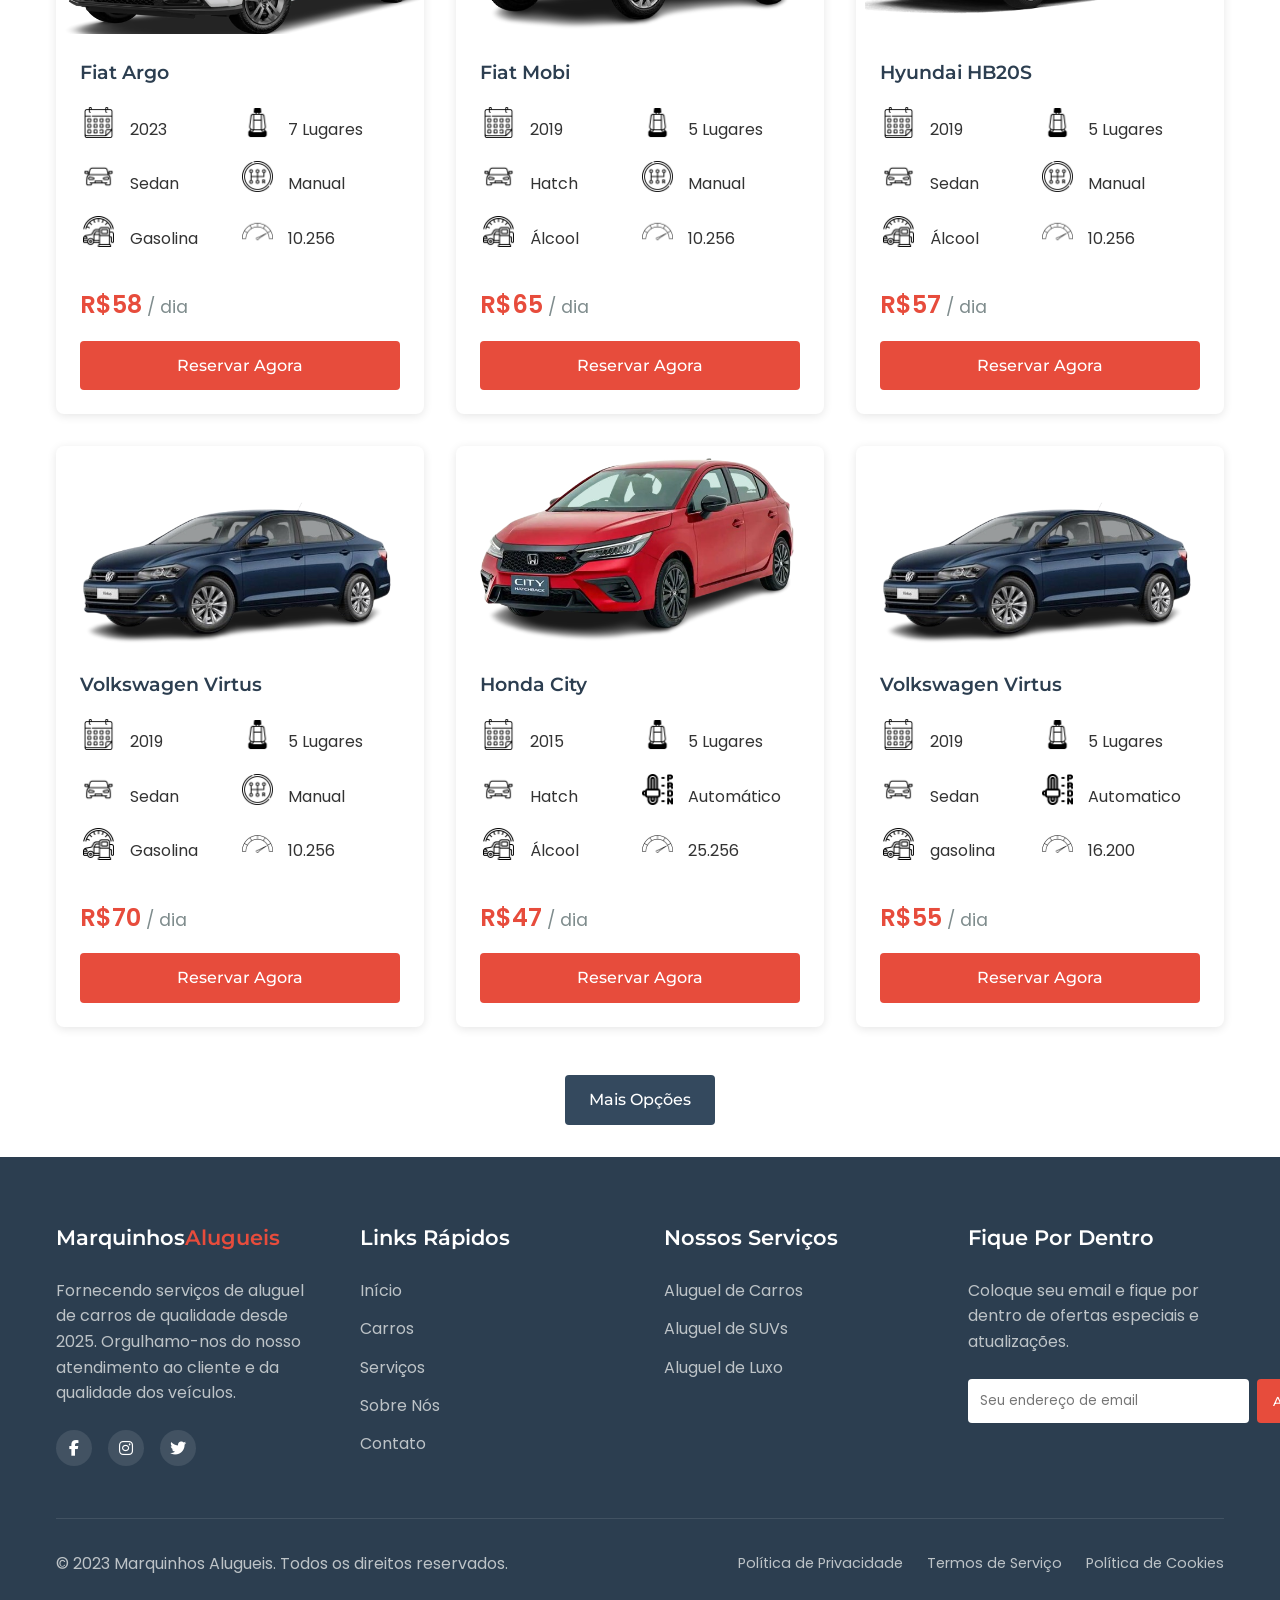
==== commit b0936d7b: "icones prontos" ====
--- a/carros.html
+++ b/carros.html
@@ -10,6 +10,7 @@
     <link href="https://fonts.googleapis.com/css2?family=Montserrat:wght@400;500;600;700&family=Poppins:wght@300;400;500;600;700&display=swap" rel="stylesheet">
     <link rel="icon" type="image/png" href="img/favicon.png">
     <link rel="stylesheet" href="https://cdnjs.cloudflare.com/ajax/libs/font-awesome/6.7.2/css/all.min.css"><!--Adicionei, para colocar as imagens de redes sociais e email.-->
+    <link rel="stylesheet" href="../css/icones.css">
     <script src="script.js" defer></script>
 </head>
 
@@ -33,12 +34,36 @@
                     <div class="detalhes-carro">
                         <h3>Toyota Corolla</h3>
                         <div class="caracteristicas-carro">
-                            <span><img src="/placeholder.svg?height=20&width=20" alt="Assentos"> 5 Assentos</span>
-                            <span><img src="/placeholder.svg?height=20&width=20" alt="Bagagem"> 2 Malas</span>
-                            <span><img src="/placeholder.svg?height=20&width=20" alt="Transmissão"> Automático</span>
-                        </div>
-                        <div class="preco-carro">
-                            <span class="preco">R$45</span> / dia
+                             <!---A qui fica os icones ------------------------------------------------>
+                    <div class="grid-icon"> <!---div partee 3-->
+
+                        <div class="card-icon">
+                            <img class="img-icon"  src="../img/in/calendario.png" alt=""><p class="letra-p">2020</p>
+                        </div>
+                        <div class="card-icon">
+                            <img class="img-icon"  src="../img/in/banco.png" alt=""><p class="letra-p">5 Lugares</p>
+                        </div>
+                        <div class="card-icon">
+                            <img class="img-icon"  src="../img/in/carros.png" alt=""><p class="letra-p">Sedan</p>
+                        </div>
+                        <div class="card-icon">
+                            <img class="img-icon"  src="../img/in/manual.png" alt=""><p class="letra-p">Manual</p>
+                        </div>
+                        
+                       
+                       
+                        <div class="card-icon">
+                            <img class="img-icon"  src="../img/in/combustivel.png" alt=""><p class="letra-p">Álcool</p>
+                        </div>
+                       
+                        <div class="card-icon">
+                            <img class="img-icon"  src="../img/in/velocimetro.png" alt=""><p class="letra-p">10.000</p>
+                        </div>
+                    </div>
+<!---div  aqui termina os icones ------------------------------------------------------------------------------>
+                        </div>
+                        <div class="preco-carro">
+                            <span class="preco">R$75</span> / dia
                         </div>
                         <a href="#reserva" class="botao botao-primario botao-full spoof">Reservar Agora</a>
                     </div>
@@ -50,12 +75,36 @@
                     <div class="detalhes-carro">
                         <h3>Honda Civic</h3>
                         <div class="caracteristicas-carro">
-                            <span><img src="/placeholder.svg?height=20&width=20" alt="Assentos"> 5 Assentos</span>
-                            <span><img src="/placeholder.svg?height=20&width=20" alt="Bagagem"> 2 Malas</span>
-                            <span><img src="/placeholder.svg?height=20&width=20" alt="Transmissão"> Automático</span>
-                        </div>
-                        <div class="preco-carro">
-                            <span class="preco">R$42</span> / dia
+                            <div class="grid-icon"> <!---div partee 3-->
+
+                                <div class="card-icon">
+                                    <img class="img-icon"  src="../img/in/calendario.png" alt=""><p class="letra-p">2015</p>
+                                </div>
+                                <div class="card-icon">
+                                    <img class="img-icon"  src="../img/in/banco.png" alt=""><p class="letra-p">5 Lugares</p>
+                                </div>
+                                <div class="card-icon">
+                                    <img class="img-icon"  src="../img/in/carros.png" alt=""><p class="letra-p">Hatch</p>
+                                </div>
+                                <div class="card-icon">
+                                    <img class="img-icon"  src="../img/in/automatico.png" alt=""><p class="letra-p">Álcool</p>
+                                </div>
+                                
+                               
+                               
+                                <div class="card-icon">
+                                    <img class="img-icon"  src="../img/in/combustivel.png" alt=""><p class="letra-p">Gasolina</p>
+                                </div>
+                               
+                                <div class="card-icon">
+                                    <img class="img-icon"  src="../img/in/velocimetro.png" alt=""><p class="letra-p">50.000</p>
+                                </div>
+        
+                                
+                            </div>
+                        </div>
+                        <div class="preco-carro">
+                            <span class="preco">R$46</span> / dia
                         </div>
                         <a href="#reserva" class="botao botao-primario botao-full spoof">Reservar Agora</a>
                     </div>
@@ -67,9 +116,30 @@
                     <div class="detalhes-carro">
                         <h3>Ford Explorer</h3>
                         <div class="caracteristicas-carro">
-                            <span><img src="/placeholder.svg?height=20&width=20" alt="Assentos"> 7 Assentos</span>
-                            <span><img src="/placeholder.svg?height=20&width=20" alt="Bagagem"> 4 Malas</span>
-                            <span><img src="/placeholder.svg?height=20&width=20" alt="Transmissão"> Automático</span>
+                            <div class="grid-icon"> <!---div partee 3-->
+
+                                <div class="card-icon">
+                                    <img class="img-icon"  src="../img/in/calendario.png" alt=""><p class="letra-p">2019</p>
+                                </div>
+                                <div class="card-icon">
+                                    <img class="img-icon"  src="../img/in/banco.png" alt=""><p class="letra-p">7 Lugares</p>
+                                </div>
+                                <div class="card-icon">
+                                    <img class="img-icon"  src="../img/in/carros.png" alt=""><p class="letra-p">Suv</p>
+                                </div>
+                                <div class="card-icon">
+                                    <img class="img-icon"  src="../img/in/automatico.png" alt=""><p class="letra-p">Automatico</p>
+                                </div>
+                               
+                                <div class="card-icon">
+                                    <img class="img-icon"  src="../img/in/combustivel.png" alt=""><p class="letra-p">Gasolina</p>
+                                </div>
+                               
+                                <div class="card-icon">
+                                    <img class="img-icon"  src="../img/in/velocimetro.png" alt=""><p class="letra-p">20.000</p>
+                                </div>
+        
+                            </div>
                         </div>
                         <div class="preco-carro">
                             <span class="preco">R$75</span> / dia
@@ -84,9 +154,32 @@
                     <div class="detalhes-carro">
                         <h3>Mercedes C-Class</h3>
                         <div class="caracteristicas-carro">
-                            <span><img src="/placeholder.svg?height=20&width=20" alt="Assentos"> 5 Assentos</span>
-                            <span><img src="/placeholder.svg?height=20&width=20" alt="Bagagem"> 3 Malas</span>
-                            <span><img src="/placeholder.svg?height=20&width=20" alt="Transmissão"> Automático</span>
+                            <div class="grid-icon"> <!---div partee 3-->
+
+                                <div class="card-icon">
+                                    <img class="img-icon"  src="../img/in/calendario.png" alt=""><p class="letra-p">2018</p>
+                                </div>
+                                <div class="card-icon">
+                                    <img class="img-icon"  src="../img/in/banco.png" alt=""><p class="letra-p">5 Lugares</p>
+                                </div>
+                                <div class="card-icon">
+                                    <img class="img-icon"  src="../img/in/carros.png" alt=""><p class="letra-p">Sedan</p>
+                                </div>
+                                <div class="card-icon">
+                                    <img class="img-icon"  src="../img/in/manual.png" alt=""><p class="letra-p">Manual</p>
+                                </div>
+                                
+                               
+                               
+                                <div class="card-icon">
+                                    <img class="img-icon"  src="../img/in/combustivel.png" alt=""><p class="letra-p">Álcool</p>
+                                </div>
+                               
+                                <div class="card-icon">
+                                    <img class="img-icon"  src="../img/in/velocimetro.png" alt=""><p class="letra-p">40.256</p>
+                                </div>
+ 
+                            </div>
                         </div>
                         <div class="preco-carro">
                             <span class="preco">R$95</span> / dia
@@ -101,12 +194,35 @@
                     <div class="detalhes-carro">
                         <h3>Fiat 500</h3>
                         <div class="caracteristicas-carro">
-                            <span><img src="/placeholder.svg?height=20&width=20" alt="Assentos"> 4 Assentos</span>
-                            <span><img src="/placeholder.svg?height=20&width=20" alt="Bagagem"> 2 Malas</span>
-                            <span><img src="/placeholder.svg?height=20&width=20" alt="Transmissão"> Manual</span>
-                        </div>
-                        <div class="preco-carro">
-                            <span class="preco">R$40</span> / dia
+                            <div class="grid-icon"> <!---div partee 3-->
+
+                                <div class="card-icon">
+                                    <img class="img-icon"  src="../img/in/calendario.png" alt=""><p class="letra-p">2021</p>
+                                </div>
+                                <div class="card-icon">
+                                    <img class="img-icon"  src="../img/in/banco.png" alt=""><p class="letra-p">5 Lugares</p>
+                                </div>
+                                <div class="card-icon">
+                                    <img class="img-icon"  src="../img/in/carros.png" alt=""><p class="letra-p">Hatch</p>
+                                </div>
+                                <div class="card-icon">
+                                    <img class="img-icon"  src="../img/in/manual.png" alt=""><p class="letra-p">Manual</p>
+                                </div>
+                                
+                               
+                               
+                                <div class="card-icon">
+                                    <img class="img-icon"  src="../img/in/combustivel.png" alt=""><p class="letra-p">Gasolina</p>
+                                </div>
+                               
+                                <div class="card-icon">
+                                    <img class="img-icon"  src="../img/in/velocimetro.png" alt=""><p class="letra-p">45.256</p>
+                                </div>
+ 
+                            </div>
+                        </div>
+                        <div class="preco-carro">
+                            <span class="preco">R$50</span> / dia
                         </div>
                         <a href="#reserva" class="botao botao-primario botao-full spoof">Reservar Agora</a>
                     </div>
@@ -118,12 +234,34 @@
                     <div class="detalhes-carro">
                         <h3>Ford Focus</h3>
                         <div class="caracteristicas-carro">
-                            <span><img src="/placeholder.svg?height=20&width=20" alt="Assentos"> 5 Assentos</span>
-                            <span><img src="/placeholder.svg?height=20&width=20" alt="Bagagem"> 3 Malas</span>
-                            <span><img src="/placeholder.svg?height=20&width=20" alt="Transmissão"> Automático</span>
-                        </div>
-                        <div class="preco-carro">
-                            <span class="preco">R$45</span> / dia
+                            <div class="grid-icon"> <!---div partee 3-->
+
+                                <div class="card-icon">
+                                    <img class="img-icon"  src="../img/in/calendario.png" alt=""><p class="letra-p">2017</p>
+                                </div>
+                                <div class="card-icon">
+                                    <img class="img-icon"  src="../img/in/banco.png" alt=""><p class="letra-p">5 Lugares</p>
+                                </div>
+                                <div class="card-icon">
+                                    <img class="img-icon"  src="../img/in/carros.png" alt=""><p class="letra-p">Hatch</p>
+                                </div>
+                                <div class="card-icon">
+                                    <img class="img-icon"  src="../img/in/automatico.png" alt=""><p class="letra-p">Automatico</p>
+                                </div>
+                                
+                               
+                               
+                                <div class="card-icon">
+                                    <img class="img-icon"  src="../img/in/combustivel.png" alt=""><p class="letra-p">Álcool</p>
+                                </div>
+                               
+                                <div class="card-icon">
+                                    <img class="img-icon"  src="../img/in/velocimetro.png" alt=""><p class="letra-p">40.256</p>
+                                </div>
+ 
+                            </div>
+                        <div class="preco-carro">
+                            <span class="preco">R$79</span> / dia
                         </div>
                         <a href="#reserva" class="botao botao-primario botao-full spoof">Reservar Agora</a>
                     </div>
@@ -135,9 +273,198 @@
                     <div class="detalhes-carro">
                         <h3>Fiat Argo</h3>
                         <div class="caracteristicas-carro">
-                            <span><img src="/placeholder.svg?height=20&width=20" alt="Assentos"> 5 Assentos</span>
-                            <span><img src="/placeholder.svg?height=20&width=20" alt="Bagagem"> 3 Malas</span>
-                            <span><img src="/placeholder.svg?height=20&width=20" alt="Transmissão"> Manual</span>
+                            <div class="grid-icon"> <!---div partee 3-->
+
+                                <div class="card-icon">
+                                    <img class="img-icon"  src="../img/in/calendario.png" alt=""><p class="letra-p">2023</p>
+                                </div>
+                                <div class="card-icon">
+                                    <img class="img-icon"  src="../img/in/banco.png" alt=""><p class="letra-p">7 Lugares</p>
+                                </div>
+                                <div class="card-icon">
+                                    <img class="img-icon"  src="../img/in/carros.png" alt=""><p class="letra-p">Sedan</p>
+                                </div>
+                                <div class="card-icon">
+                                    <img class="img-icon"  src="../img/in/manual.png" alt=""><p class="letra-p">Manual</p>
+                                </div>
+                                
+                               
+                               
+                                <div class="card-icon">
+                                    <img class="img-icon"  src="../img/in/combustivel.png" alt=""><p class="letra-p">Gasolina</p>
+                                </div>
+                               
+                                <div class="card-icon">
+                                    <img class="img-icon"  src="../img/in/velocimetro.png" alt=""><p class="letra-p">10.256</p>
+                                </div>
+ 
+                            </div>
+                        </div>
+                        <div class="preco-carro">
+                            <span class="preco">R$58</span> / dia
+                        </div>
+                        <a href="#reserva" class="botao botao-primario botao-full spoof">Reservar Agora</a>
+                    </div>
+                </article>
+              
+
+                <article class="cartao-carro">
+                    <div class="imagem-carro">
+                        <img src="../img/in/fiat-mobii-removebg-preview.png" alt="Fiat Argo">
+                    </div>
+                    <div class="detalhes-carro">
+                        <h3>Fiat Mobi</h3>
+                        <div class="caracteristicas-carro">
+                            <div class="grid-icon"> <!---div partee 3-->
+
+                                <div class="card-icon">
+                                    <img class="img-icon"  src="../img/in/calendario.png" alt=""><p class="letra-p">2019</p>
+                                </div>
+                                <div class="card-icon">
+                                    <img class="img-icon"  src="../img/in/banco.png" alt=""><p class="letra-p">5 Lugares</p>
+                                </div>
+                                <div class="card-icon">
+                                    <img class="img-icon"  src="../img/in/carros.png" alt=""><p class="letra-p">Hatch</p>
+                                </div>
+                                <div class="card-icon">
+                                    <img class="img-icon"  src="../img/in/manual.png" alt=""><p class="letra-p">Manual</p>
+                                </div>
+                                
+                               
+                               
+                                <div class="card-icon">
+                                    <img class="img-icon"  src="../img/in/combustivel.png" alt=""><p class="letra-p">Álcool</p>
+                                </div>
+                               
+                                <div class="card-icon">
+                                    <img class="img-icon"  src="../img/in/velocimetro.png" alt=""><p class="letra-p">10.256</p>
+                                </div>
+ 
+                            </div>
+                        </div>
+                        <div class="preco-carro">
+                            <span class="preco">R$65</span> / dia
+                        </div>
+                        <a href="#reserva" class="botao botao-primario botao-full spoof">Reservar Agora</a>
+                    </div>
+                </article>
+
+                <article class="cartao-carro">
+                    <div class="imagem-carro">
+                        <img src="../img/in/carro-nãosei-removebg-preview.png" alt="Fiat Argo">
+                    </div>
+                    <div class="detalhes-carro">
+                        <h3>Hyundai HB20S</h3>
+                        <div class="caracteristicas-carro">
+                            <div class="grid-icon"> <!---div partee 3-->
+
+                                <div class="card-icon">
+                                    <img class="img-icon"  src="../img/in/calendario.png" alt=""><p class="letra-p">2019</p>
+                                </div>
+                                <div class="card-icon">
+                                    <img class="img-icon"  src="../img/in/banco.png" alt=""><p class="letra-p">5 Lugares</p>
+                                </div>
+                                <div class="card-icon">
+                                    <img class="img-icon"  src="../img/in/carros.png" alt=""><p class="letra-p">Sedan</p>
+                                </div>
+                                <div class="card-icon">
+                                    <img class="img-icon"  src="../img/in/manual.png" alt=""><p class="letra-p">Manual</p>
+                                </div>
+                                
+                               
+                               
+                                <div class="card-icon">
+                                    <img class="img-icon"  src="../img/in/combustivel.png" alt=""><p class="letra-p">Álcool</p>
+                                </div>
+                               
+                                <div class="card-icon">
+                                    <img class="img-icon"  src="../img/in/velocimetro.png" alt=""><p class="letra-p">10.256</p>
+                                </div>
+ 
+                            </div>
+                        </div>
+                        <div class="preco-carro">
+                            <span class="preco">R$57</span> / dia
+                        </div>
+                        <a href="#reserva" class="botao botao-primario botao-full spoof">Reservar Agora</a>
+                    </div>
+                </article>
+
+                <article class="cartao-carro">
+                    <div class="imagem-carro">
+                        <img src="../img/in/virtus-azul-removebg-preview.png" alt="Fiat Argo">
+                    </div>
+                    <div class="detalhes-carro">
+                        <h3>Volkswagen Virtus</h3>
+                        <div class="caracteristicas-carro">
+                            <div class="grid-icon"> <!---div partee 3-->
+
+                                <div class="card-icon">
+                                    <img class="img-icon"  src="../img/in/calendario.png" alt=""><p class="letra-p">2019</p>
+                                </div>
+                                <div class="card-icon">
+                                    <img class="img-icon"  src="../img/in/banco.png" alt=""><p class="letra-p">5 Lugares</p>
+                                </div>
+                                <div class="card-icon">
+                                    <img class="img-icon"  src="../img/in/carros.png" alt=""><p class="letra-p">Sedan</p>
+                                </div>
+                                <div class="card-icon">
+                                    <img class="img-icon"  src="../img/in/manual.png" alt=""><p class="letra-p">Manual</p>
+                                </div>
+                                
+                               
+                               
+                                <div class="card-icon">
+                                    <img class="img-icon"  src="../img/in/combustivel.png" alt=""><p class="letra-p">Gasolina</p>
+                                </div>
+                               
+                                <div class="card-icon">
+                                    <img class="img-icon"  src="../img/in/velocimetro.png" alt=""><p class="letra-p">10.256</p>
+                                </div>
+ 
+                            </div>
+                        </div>
+                        <div class="preco-carro">
+                            <span class="preco">R$70</span> / dia
+                        </div>
+                        <a href="#reserva" class="botao botao-primario botao-full spoof">Reservar Agora</a>
+                    </div>
+                </article>
+
+
+                <article class="cartao-carro">
+                    <div class="imagem-carro">
+                        <img src="../img/in/20240211-HONDA-CITY-HATCHBACK-2024-ACTUALIZACION-01-removebg-preview.png" alt="Fiat Argo">
+                    </div>
+                    <div class="detalhes-carro">
+                        <h3>Honda City</h3>
+                        <div class="caracteristicas-carro">
+                            <div class="grid-icon"> <!---div partee 3-->
+
+                                <div class="card-icon">
+                                    <img class="img-icon"  src="../img/in/calendario.png" alt=""><p class="letra-p">2015</p>
+                                </div>
+                                <div class="card-icon">
+                                    <img class="img-icon"  src="../img/in/banco.png" alt=""><p class="letra-p">5 Lugares</p>
+                                </div>
+                                <div class="card-icon">
+                                    <img class="img-icon"  src="../img/in/carros.png" alt=""><p class="letra-p">Hatch</p>
+                                </div>
+                                <div class="card-icon">
+                                    <img class="img-icon"  src="../img/in/automatico.png" alt=""><p class="letra-p">Automático</p>
+                                </div>
+                                
+                               
+                               
+                                <div class="card-icon">
+                                    <img class="img-icon"  src="../img/in/combustivel.png" alt=""><p class="letra-p">Álcool</p>
+                                </div>
+                               
+                                <div class="card-icon">
+                                    <img class="img-icon"  src="../img/in/velocimetro.png" alt=""><p class="letra-p">25.256</p>
+                                </div>
+ 
+                            </div>
                         </div>
                         <div class="preco-carro">
                             <span class="preco">R$47</span> / dia
@@ -145,23 +472,51 @@
                         <a href="#reserva" class="botao botao-primario botao-full spoof">Reservar Agora</a>
                     </div>
                 </article>
-                <article class="cartao-carro">
-                    <div class="imagem-carro">
-                        <img src="/img/fastback.png" alt="Fiat Fastback">
-                    </div>
-                    <div class="detalhes-carro">
-                        <h3>Fiat Fastback</h3>
-                        <div class="caracteristicas-carro">
-                            <span><img src="/placeholder.svg?height=20&width=20" alt="Assentos"> 5 Assentos</span>
-                            <span><img src="/placeholder.svg?height=20&width=20" alt="Bagagem"> 4 Malas</span>
-                            <span><img src="/placeholder.svg?height=20&width=20" alt="Transmissão"> Autimático</span>
-                        </div>
-                        <div class="preco-carro">
-                            <span class="preco">R$79</span> / dia
-                        </div>
-                        <a href="#reserva" class="botao botao-primario botao-full spoof">Reservar Agora</a>
-                    </div>
-                </article>
+
+                 <article class="cartao-carro">
+                    <div class="imagem-carro">
+                        <img src="../img/in/virtus-azul-removebg-preview.png" alt="Fiat Argo">
+                    </div>
+                    <div class="detalhes-carro">
+                        <h3>Volkswagen Virtus</h3>
+                        <div class="caracteristicas-carro">
+                            <div class="grid-icon"> <!---div partee 3-->
+
+                                <div class="card-icon">
+                                    <img class="img-icon"  src="../img/in/calendario.png" alt=""><p class="letra-p">2019</p>
+                                </div>
+                                <div class="card-icon">
+                                    <img class="img-icon"  src="../img/in/banco.png" alt=""><p class="letra-p">5 Lugares</p>
+                                </div>
+                                <div class="card-icon">
+                                    <img class="img-icon"  src="../img/in/carros.png" alt=""><p class="letra-p">Sedan</p>
+                                </div>
+                                <div class="card-icon">
+                                    <img class="img-icon"  src="../img/in/automatico.png" alt=""><p class="letra-p">Automatico</p>
+                                </div>
+                                
+                               
+                               
+                                <div class="card-icon">
+                                    <img class="img-icon"  src="../img/in/combustivel.png" alt=""><p class="letra-p">gasolina</p>
+                                </div>
+                               
+                                <div class="card-icon">
+                                    <img class="img-icon"  src="../img/in/velocimetro.png" alt=""><p class="letra-p">16.200</p>
+                                </div>
+ 
+                            </div>
+                        </div>
+                        <div class="preco-carro">
+                            <span class="preco">R$55</span> / dia
+                        </div>
+                        <a href="#reserva" class="botao botao-primario botao-full spoof">Reservar Agora</a>
+                    </div>
+                </article>
+
+               
+
+
             </div>
 
             <div class="veja-mais">
--- a/css/style.css
+++ b/css/style.css
@@ -667,4 +667,4 @@
 
 .caixa-contato button img {
   width: 40%;
-}+}
--- a/css/icones.css
+++ b/css/icones.css
@@ -0,0 +1,39 @@
+
+
+  /*parte dos icones*/ 
+  
+  
+  .grid-icon{
+    display: grid;
+    grid-template-columns: repeat(auto-fit, minmax(150px,1fr));
+    gap: 1px;
+    margin: 1px;
+    padding: 1px;
+    background-color: white;
+
+}
+.img-icon{
+    width: 40%;
+    background-color: white;
+} 
+.card-icon{
+
+    background-color: white;
+    padding: 1px;
+    text-align: justify;
+    border-radius: 8px;
+    transition: transform 0.3s;
+    display: grid;
+    grid-template-columns: repeat(auto-fit, minmax(50px,10fr));
+    
+}
+.letra-p{
+    text-align: justify;
+    background-color: white;
+    width:80px ;
+    margin-left: -40%;
+    margin-top: 10px;
+    
+}
+
+/*fim partes dos icones*/
